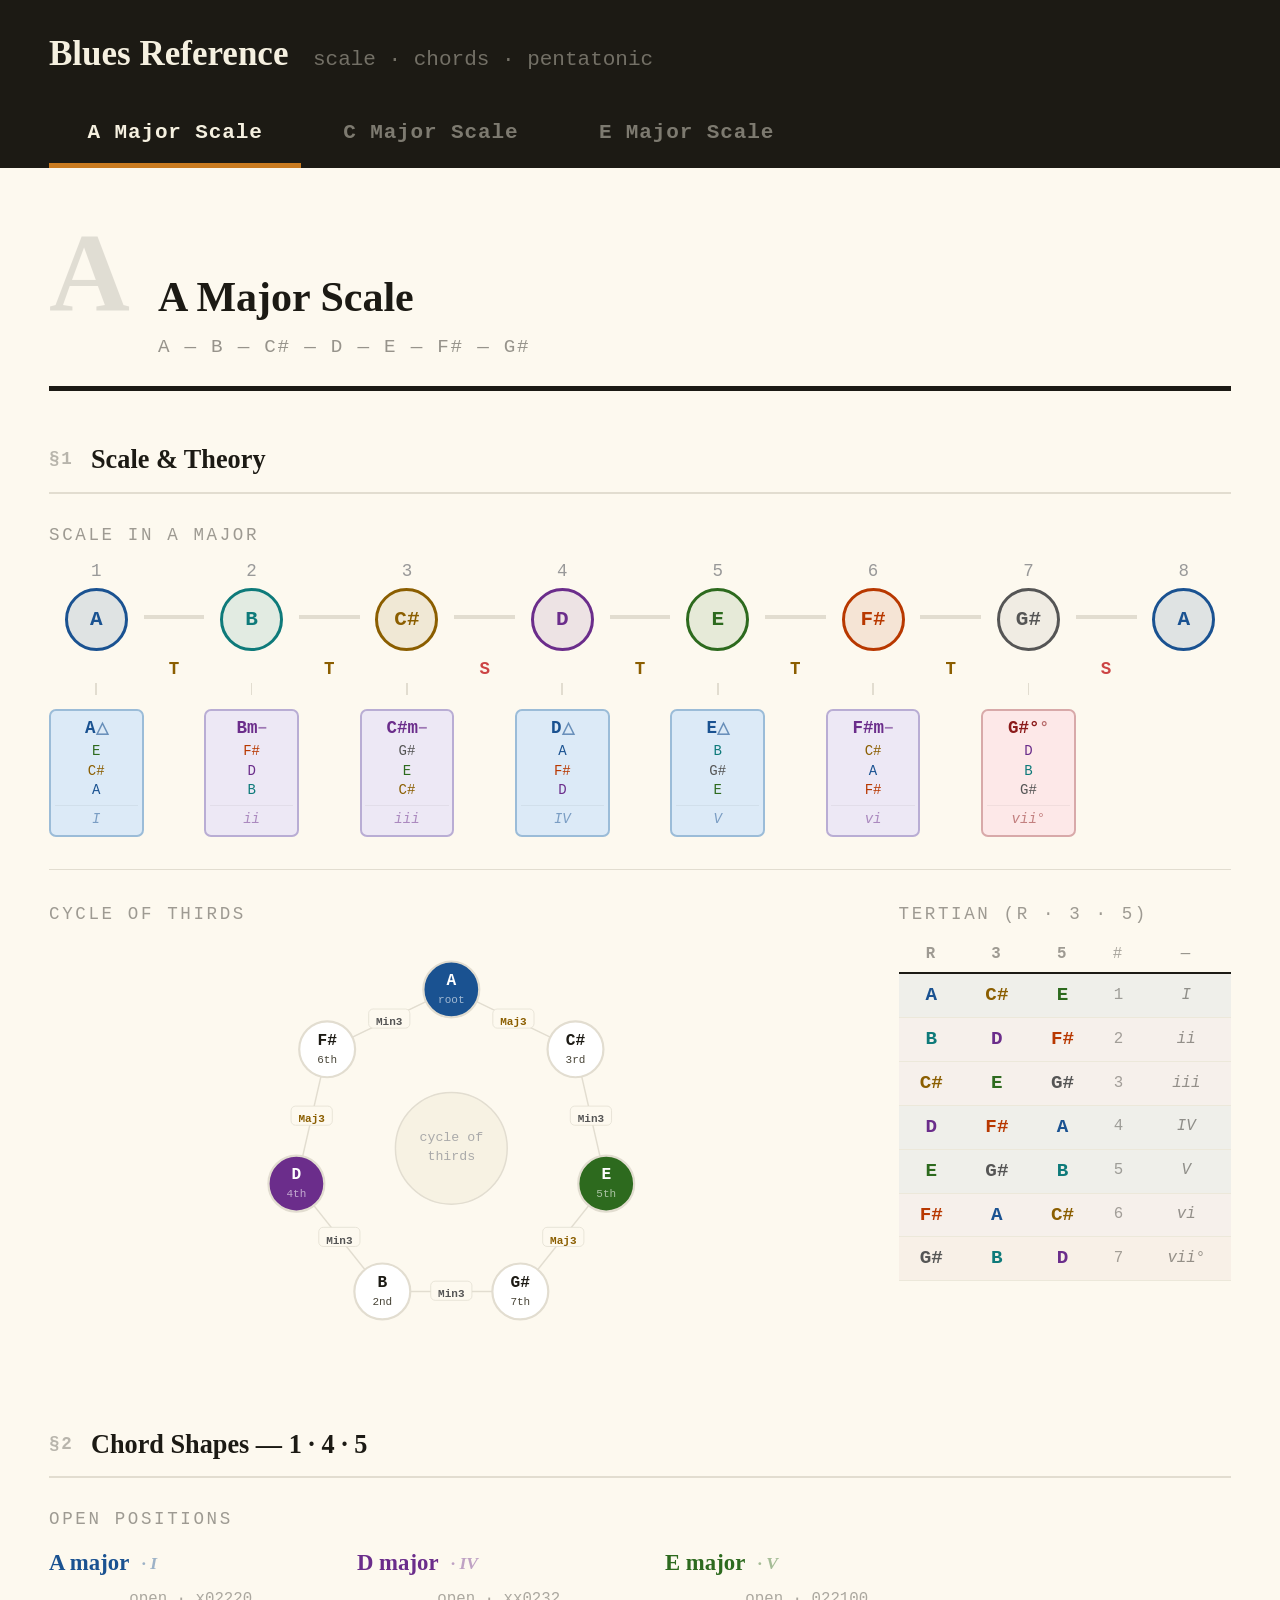
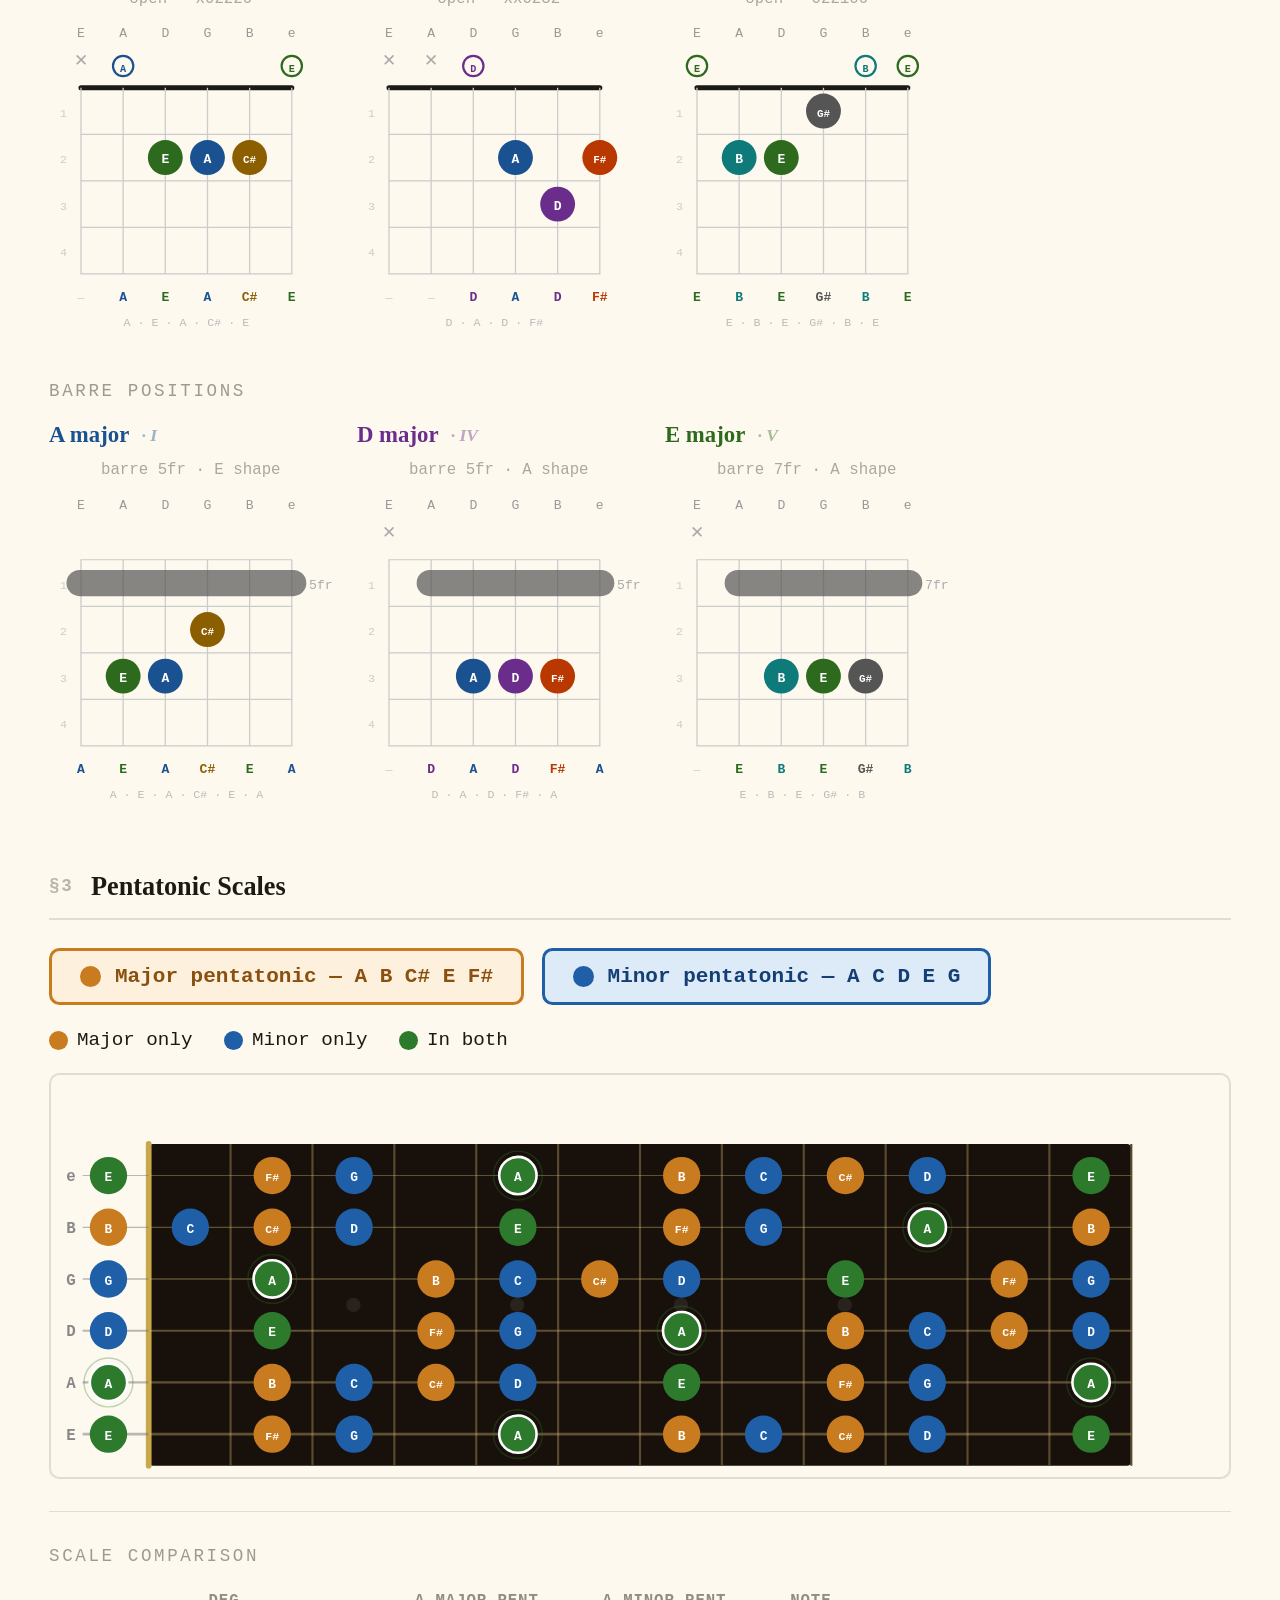
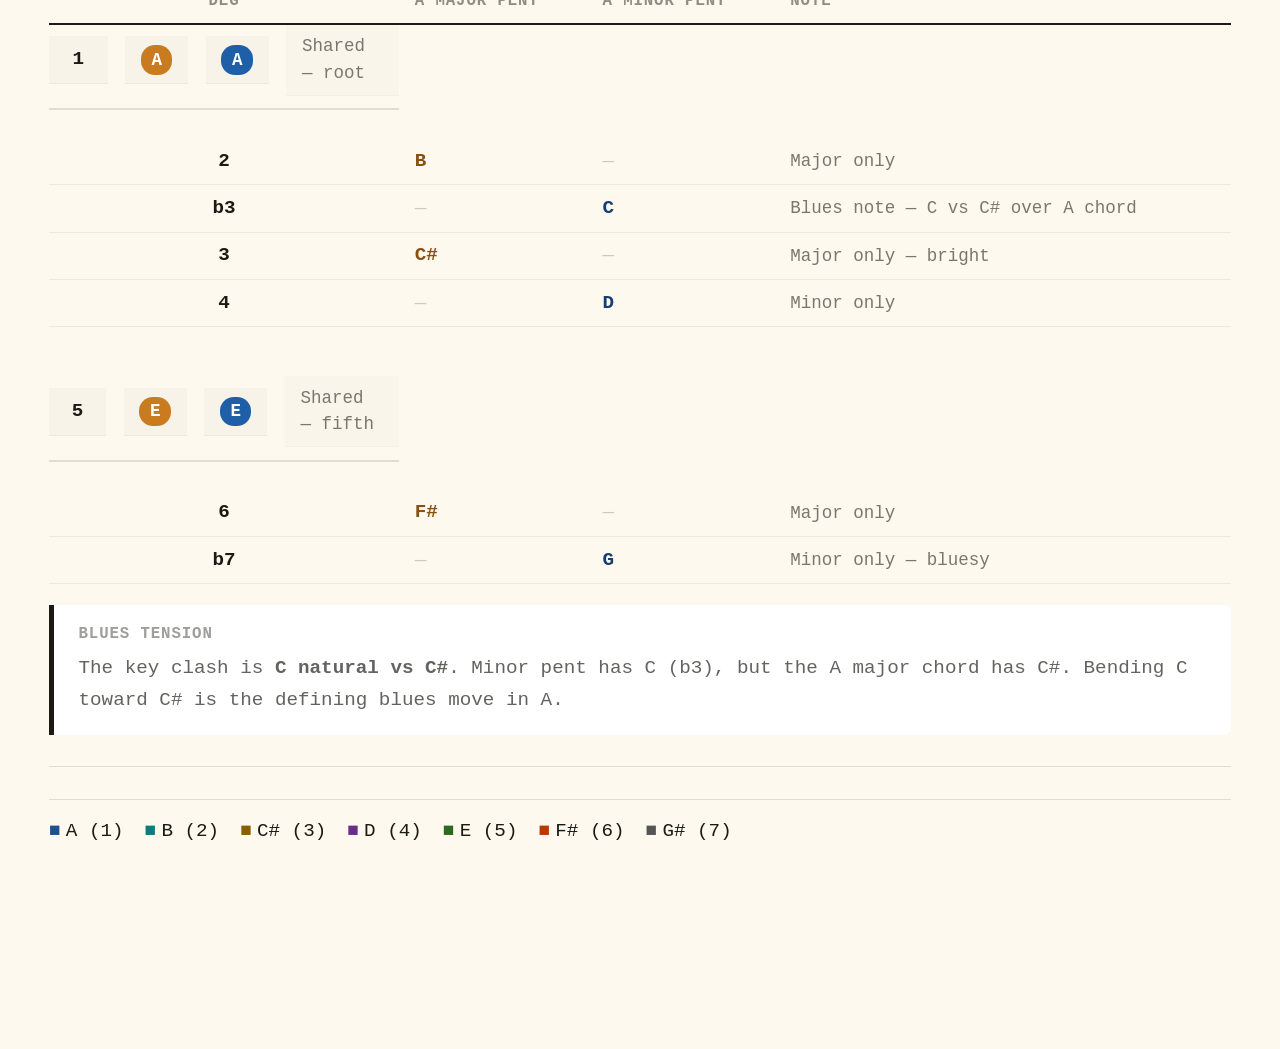
==== home.html @ 92799b83 "Replace duplicate C Major Scale button with E Major Scale" ====
<!DOCTYPE html>
<html lang="en">
<head>
<meta charset="UTF-8">
<meta name="viewport" content="width=device-width,initial-scale=1">
<title>Blues Reference — A · E · C</title>
<style>
:root{
  --bg:#fdf9ef;--surface:#f7f2e3;--ink:#1c1a14;--ink2:#4a4639;
  --faint:#e2ddd0;--faint2:#ece8da;
  --mc:#c97b20;--mk:#8a5010;--ml:#fdf0dc;
  --nc:#1e5fa8;--nk:#133f75;--nl:#ddeaf8;
  --qmb:#dceaf7;--qmd:#9bbcd8;
  --qnb:#ede8f5;--qnd:#b9add4;
  --qdb:#fde8e8;--qdd:#d8a9a9;
}
*{box-sizing:border-box;margin:0;padding:0}
body{background:var(--bg);color:var(--ink);font-family:'Courier New',monospace;font-size:13px;line-height:1.5;zoom:1.75}
.site-header{background:var(--ink);color:#f5f0e0;padding:16px 28px 0;position:sticky;top:0;z-index:100}
.header-top{display:flex;align-items:baseline;gap:14px;margin-bottom:14px}
.site-header h1{font-family:Georgia,serif;font-size:20px;font-weight:700}
.site-header .sub{font-size:12px;opacity:0.4}
.tabs{display:flex;gap:2px}
.tab{background:none;border:none;color:rgba(245,240,224,0.45);font-family:'Courier New',monospace;font-size:12px;font-weight:700;letter-spacing:0.5px;padding:9px 22px 11px;cursor:pointer;border-bottom:3px solid transparent;transition:color 0.15s,border-color 0.15s;white-space:nowrap}
.tab:hover{color:rgba(245,240,224,0.8)}
.tab.active{color:#f5f0e0;border-bottom-color:#c97b20}
.page{max-width:960px;margin:0 auto;padding:0 28px 60px}
 
/* key section divider */
.key-section{margin-bottom:56px}
.key-banner{display:flex;align-items:baseline;gap:0;padding:28px 0 14px;border-bottom:3px solid var(--ink);margin-bottom:24px}
.key-letter{font-family:Georgia,serif;font-size:64px;font-weight:700;line-height:1;margin-right:16px;opacity:0.12;user-select:none}
.key-info{display:flex;flex-direction:column;gap:2px}
.key-name{font-family:Georgia,serif;font-size:24px;font-weight:700}
.key-sub{font-size:11px;opacity:0.45;letter-spacing:1px;text-transform:uppercase}
 
/* section headers */
.sh{display:flex;align-items:center;gap:10px;margin:28px 0 16px;padding-bottom:7px;border-bottom:1.5px solid var(--faint)}
.sh:first-of-type{margin-top:0}
.sn{font-size:10px;opacity:0.3;font-weight:700;letter-spacing:1px}
.st{font-family:Georgia,serif;font-size:15px;font-weight:700}
.sl{font-size:10px;letter-spacing:1.5px;text-transform:uppercase;opacity:0.42;margin-bottom:6px}
hr.dv{border:none;border-top:1px solid var(--faint);margin:18px 0}
 
/* scale row */
.srow{display:flex;align-items:center}
.sn2{width:54px;text-align:center}
.sn2 .dg{font-size:10px;color:#999;display:block;margin-bottom:2px}
.sn2 .nc{display:inline-flex;align-items:center;justify-content:center;width:36px;height:36px;border-radius:50%;font-size:12px;font-weight:700;border:2px solid var(--faint);background:var(--surface)}
.sc{flex:1;height:2px;background:var(--faint);position:relative;top:7px}
.irow{display:flex;margin-top:3px}
.ic{width:54px}.im{flex:1;text-align:center;font-size:10px;font-weight:700}
.im.t{color:#8b5e00}.im.s{color:#c44}
 
/* theory grid */
.tg{display:grid;grid-template-columns:82px 1fr 188px;gap:14px;align-items:start;margin-bottom:20px}
@media(max-width:680px){.tg{grid-template-columns:1fr}}
 
/* interval chain */
.ic2{display:flex;flex-direction:column;align-items:center}
.inode{width:28px;height:28px;border-radius:50%;border:1.5px solid var(--faint);display:flex;align-items:center;justify-content:center;font-size:10px;font-weight:700;background:white;position:relative;z-index:1}
.iseg{width:2px;background:var(--faint);position:relative}
.iseg.t{height:18px}.iseg.s{height:9px}
.islbl{position:absolute;right:-32px;top:50%;transform:translateY(-50%);font-size:8px;font-weight:700;white-space:nowrap}
.iseg.t .islbl{color:#8b5e00}.iseg.s .islbl{color:#c44}
 
/* triads */
.gbox{border:1px dashed var(--faint);border-radius:5px;padding:6px;margin-bottom:7px}
.glbl{font-size:9px;letter-spacing:1.5px;text-transform:uppercase;opacity:0.36;text-align:center;margin-bottom:6px}
.trow{display:flex;gap:4px}
.tb{flex:1;border:1.5px solid var(--faint);border-radius:4px;padding:5px 3px;text-align:center;background:white}
.tb.maj{background:var(--qmb);border-color:var(--qmd)}.tb.min{background:var(--qnb);border-color:var(--qnd)}.tb.dim{background:var(--qdb);border-color:var(--qdd)}
.tb .cn{font-size:11px;font-weight:700;margin-bottom:2px;display:flex;align-items:center;justify-content:center;gap:1px}
.tb.maj .cn{color:#1a5291}.tb.min .cn{color:#6b2d8b}.tb.dim .cn{color:#8b1a1a}
.tb .ns{display:flex;flex-direction:column;gap:1px;font-size:9px;margin-bottom:3px}
.tb .rm{font-size:9px;font-style:italic;opacity:0.48;border-top:1px solid rgba(0,0,0,0.1);padding-top:2px}
.tb.maj .rm{color:#1a5291}.tb.min .rm{color:#6b2d8b}.tb.dim .rm{color:#8b1a1a}
.qs{font-size:9px;opacity:0.6}
 
/* tertian */
.tt{width:100%;border-collapse:collapse;font-size:11px}
.tt th{font-size:9px;text-transform:uppercase;letter-spacing:1px;opacity:0.42;padding:3px 5px;text-align:center;border-bottom:1.5px solid var(--ink)}
.tt td{padding:4px 5px;text-align:center;border-bottom:1px solid var(--faint2);font-weight:700}
.tt .dc{font-size:9px;opacity:0.38;font-weight:400}.tt .rc{font-style:italic;font-size:9px;opacity:0.45;font-weight:400}
.tt .rm{background:rgba(26,82,145,0.06)}.tt .rn{background:rgba(92,45,139,0.04)}.tt .rd{background:rgba(139,26,26,0.04)}
 
/* cycle */
.cywrap{display:flex;justify-content:center;margin:4px 0}
 
/* chords */
.cgroup{margin-bottom:22px}
.cgtitle{font-family:Georgia,serif;font-size:13px;font-weight:700;margin-bottom:8px;display:flex;align-items:center;gap:7px}
.cgtag{font-size:10px;opacity:0.42;font-style:italic}
.cpair{display:flex;gap:14px;flex-wrap:wrap}
.citem{text-align:center}
.citemlbl{font-size:9px;letter-spacing:1px;text-transform:uppercase;opacity:0.4;margin-bottom:4px}
.citemsub{font-size:9px;opacity:0.36;margin-bottom:4px}
 
/* pentatonic */
.pblock{margin-bottom:22px}
.pinfo{display:flex;gap:14px;padding:11px 15px;border-radius:6px 6px 0 0;border:1.5px solid;border-bottom:none;flex-wrap:wrap}
.pblock.pmaj .pinfo{background:var(--ml);border-color:var(--mc)}
.pblock.pmin .pinfo{background:var(--nl);border-color:var(--nc)}
.ptitle{font-family:Georgia,serif;font-size:14px;font-weight:700;margin-bottom:2px}
.pblock.pmaj .ptitle{color:var(--mk)}.pblock.pmin .ptitle{color:var(--nk)}
.pformula{font-size:11px;opacity:0.48;margin-bottom:6px}
.pills{display:flex;gap:5px;flex-wrap:wrap}
.pill{padding:2px 8px;border-radius:10px;font-size:11px;font-weight:700;color:white}
.pill.pm{background:var(--mc)}.pill.pn{background:var(--nc)}
.pill.pmr{background:var(--mk);box-shadow:0 0 0 2px white,0 0 0 3.5px var(--mc)}
.pill.pnr{background:var(--nk);box-shadow:0 0 0 2px white,0 0 0 3.5px var(--nc)}
.pdesc{flex:1;min-width:160px;font-size:11px;opacity:0.62}
.dpills{display:flex;gap:3px;flex-wrap:wrap;margin-top:5px}
.dp{font-size:9px;padding:2px 5px;border-radius:3px;border:1px solid}
.pblock.pmaj .dp{border-color:var(--mc);color:var(--mk)}
.pblock.pmin .dp{border-color:var(--nc);color:var(--nk)}
.fbwrap{border:1.5px solid;border-top:none;border-radius:0 0 6px 6px;overflow-x:auto}
.pblock.pmaj .fbwrap{border-color:var(--mc)}.pblock.pmin .fbwrap{border-color:var(--nc)}
 
/* comparison */
.ct{width:100%;border-collapse:collapse;font-size:11px}
.ct th{padding:5px 9px;text-align:left;border-bottom:1.5px solid var(--ink);font-size:9px;letter-spacing:0.5px;text-transform:uppercase;opacity:0.48}
.ct td{padding:5px 9px;border-bottom:1px solid var(--faint2);vertical-align:middle}
.ct .cdeg{text-align:center;font-weight:700;width:44px}
.ct .sh td{background:rgba(0,0,0,0.022)}
.mn{opacity:0.2}
.tag{display:inline-block;font-size:10px;padding:1px 6px;border-radius:8px;font-weight:700;color:white}
.tag.tm{background:var(--mc)}.tag.tn{background:var(--nc)}
.insight{background:white;border-left:3px solid var(--ink);padding:10px 14px;border-radius:0 4px 4px 0;margin-top:12px}
.insight-t{font-weight:700;font-size:9px;letter-spacing:0.5px;text-transform:uppercase;opacity:0.42;margin-bottom:3px}
.insight-b{font-size:11px;opacity:0.68;line-height:1.7}
.legend{display:flex;gap:12px;flex-wrap:wrap;font-size:11px;padding-top:10px;border-top:1px solid var(--faint);margin-top:14px}
.li{display:flex;align-items:center;gap:3px}
.tir{display:flex;align-items:flex-start;margin-top:8px}
.tir .sp{flex:1}.tir .es{width:54px;flex-shrink:0}
.tri-slot{width:54px;flex-shrink:0;border:1.5px solid;border-radius:4px;padding:4px 2px 3px;text-align:center}
.tri-slot.maj{background:var(--qmb);border-color:var(--qmd)}.tri-slot.min{background:var(--qnb);border-color:var(--qnd)}.tri-slot.dim{background:var(--qdb);border-color:var(--qdd)}
.tri-slot .tn{font-size:10px;font-weight:700;margin-bottom:2px;line-height:1.2}
.tri-slot.maj .tn{color:#1a5291}.tri-slot.min .tn{color:#6b2d8b}.tri-slot.dim .tn{color:#8b1a1a}
.tri-slot .tns{font-size:8px;line-height:1.4;margin-bottom:2px}
.tri-slot .trm{font-size:8px;font-style:italic;opacity:0.5;border-top:1px solid rgba(0,0,0,0.09);padding-top:2px}
.tri-slot.maj .trm{color:#1a5291}.tri-slot.min .trm{color:#6b2d8b}.tri-slot.dim .trm{color:#8b1a1a}
.tick-row{display:flex;margin-top:0}
.tick{width:54px;flex-shrink:0;display:flex;justify-content:center}
.tick-line{width:1px;height:7px;background:var(--faint)}
.tick-sp{flex:1}
.theory-bottom{display:grid;grid-template-columns:1fr 190px;gap:22px;align-items:start;margin-top:4px}
@media(max-width:680px){.theory-bottom{grid-template-columns:1fr}}
</style>
</head>
<body>
<header class="site-header">
  <div class="header-top">
    <h1>Blues Reference</h1>
    <span class="sub">scale · chords · pentatonic</span>
  </div>
  <nav class="tabs">
    <button class="tab active" data-key="A">A Major Scale</button>
    <button class="tab" data-key="C">C Major Scale</button>
    <button class="tab" data-key="E">E Major Scale</button>
  </nav>
</header>
<div class="page" id="content"></div>
 
<script>
const NN=['C','C#','D','D#','E','F','F#','G','G#','A','A#','B'];
const OS=[4,9,2,7,11,4];
const SL=['E','A','D','G','B','e'];
const DC=['#1a5291','#0e7a7a','#8b5e00','#6b2d8b','#2d6a1e','#b83800','#555'];
const DB=['rgba(26,82,145,0.13)','rgba(14,122,122,0.11)','rgba(139,94,0,0.11)','rgba(107,45,139,0.11)','rgba(45,106,30,0.11)','rgba(184,56,0,0.11)','rgba(0,0,0,0.05)'];
 
const KEYS={
  A:{root:'A',full:'A Major Scale',scale:['A','B','C#','D','E','F#','G#'],
    triads:[{c:'A',q:'maj',n:['A','C#','E'],r:'I'},{c:'Bm',q:'min',n:['B','D','F#'],r:'ii'},{c:'C#m',q:'min',n:['C#','E','G#'],r:'iii'},{c:'D',q:'maj',n:['D','F#','A'],r:'IV'},{c:'E',q:'maj',n:['E','G#','B'],r:'V'},{c:'F#m',q:'min',n:['F#','A','C#'],r:'vi'},{c:'G#°',q:'dim',n:['G#','B','D'],r:'vii°'}],
    cycle:['A','C#','E','G#','B','D','F#'],
    mpIdx:[9,11,1,4,6],mpN:['A','B','C#','E','F#'],mpF:'1 — 2 — 3 — 5 — 6',mpD:['1=A','2=B','3=C#','5=E','6=F#'],
    mnIdx:[9,0,2,4,7], mnN:['A','C','D','E','G'], mnF:'1 — b3 — 4 — 5 — b7',mnD:['1=A','b3=C','4=D','5=E','b7=G'],
    comp:[{d:'1',mj:'A',mn:'A',sh:1,t:'Shared — root'},{d:'2',mj:'B',mn:null,sh:0,t:'Major only'},{d:'b3',mj:null,mn:'C',sh:0,t:'Blues note — C vs C# over A chord'},{d:'3',mj:'C#',mn:null,sh:0,t:'Major only — bright'},{d:'4',mj:null,mn:'D',sh:0,t:'Minor only'},{d:'5',mj:'E',mn:'E',sh:1,t:'Shared — fifth'},{d:'6',mj:'F#',mn:null,sh:0,t:'Major only'},{d:'b7',mj:null,mn:'G',sh:0,t:'Minor only — bluesy'}],
    insight:'The key clash is <b>C natural vs C#</b>. Minor pent has C (b3), but the A major chord has C#. Bending C toward C# is the defining blues move in A.',
    chords:[
      {name:'A major',tag:'I',
       open:{lbl:'open · x02220',sf:0,mu:[0],dots:[{s:2,f:2},{s:3,f:2},{s:4,f:2}],br:null},
       barre:{lbl:'barre 5fr · E shape',sf:5,mu:[],dots:[{s:1,f:7},{s:2,f:7},{s:3,f:6}],br:{f:5,a:0,b:5}}},
      {name:'D major',tag:'IV',
       open:{lbl:'open · xx0232',sf:0,mu:[0,1],dots:[{s:3,f:2},{s:4,f:3},{s:5,f:2}],br:null},
       barre:{lbl:'barre 5fr · A shape',sf:5,mu:[0],dots:[{s:2,f:7},{s:3,f:7},{s:4,f:7}],br:{f:5,a:1,b:5}}},
      {name:'E major',tag:'V',
       open:{lbl:'open · 022100',sf:0,mu:[],dots:[{s:1,f:2},{s:2,f:2},{s:3,f:1}],br:null},
       barre:{lbl:'barre 7fr · A shape',sf:7,mu:[0],dots:[{s:2,f:9},{s:3,f:9},{s:4,f:9}],br:{f:7,a:1,b:5}}}]},
 
  E:{root:'E',full:'E Major Scale',scale:['E','F#','G#','A','B','C#','D#'],
    triads:[{c:'E',q:'maj',n:['E','G#','B'],r:'I'},{c:'F#m',q:'min',n:['F#','A','C#'],r:'ii'},{c:'G#m',q:'min',n:['G#','B','D#'],r:'iii'},{c:'A',q:'maj',n:['A','C#','E'],r:'IV'},{c:'B',q:'maj',n:['B','D#','F#'],r:'V'},{c:'C#m',q:'min',n:['C#','E','G#'],r:'vi'},{c:'D#°',q:'dim',n:['D#','F#','A'],r:'vii°'}],
    cycle:['E','G#','B','D#','F#','A','C#'],
    mpIdx:[4,6,8,11,1],mpN:['E','F#','G#','B','C#'],mpF:'1 — 2 — 3 — 5 — 6',mpD:['1=E','2=F#','3=G#','5=B','6=C#'],
    mnIdx:[4,7,9,11,2],mnN:['E','G','A','B','D'], mnF:'1 — b3 — 4 — 5 — b7',mnD:['1=E','b3=G','4=A','5=B','b7=D'],
    comp:[{d:'1',mj:'E',mn:'E',sh:1,t:'Shared — root'},{d:'2',mj:'F#',mn:null,sh:0,t:'Major only'},{d:'b3',mj:null,mn:'G',sh:0,t:'Blues note — G vs G# over E chord'},{d:'3',mj:'G#',mn:null,sh:0,t:'Major only — bright'},{d:'4',mj:null,mn:'A',sh:0,t:'Minor only'},{d:'5',mj:'B',mn:'B',sh:1,t:'Shared — fifth'},{d:'6',mj:'C#',mn:null,sh:0,t:'Major only'},{d:'b7',mj:null,mn:'D',sh:0,t:'Minor only — bluesy'}],
    insight:'The key clash is <b>G natural vs G#</b>. Minor pent has G (b3), but the E major chord has G#. Bending G toward G# is the defining SRV/BB King blues move in E.',
    chords:[
      {name:'E major',tag:'I',
       open:{lbl:'open · 022100',sf:0,mu:[],dots:[{s:1,f:2},{s:2,f:2},{s:3,f:1}],br:null},
       barre:{lbl:'barre 7fr · A shape',sf:7,mu:[0],dots:[{s:2,f:9},{s:3,f:9},{s:4,f:9}],br:{f:7,a:1,b:5}}},
      {name:'A major',tag:'IV',
       open:{lbl:'open · x02220',sf:0,mu:[0],dots:[{s:2,f:2},{s:3,f:2},{s:4,f:2}],br:null},
       barre:{lbl:'barre 5fr · E shape',sf:5,mu:[],dots:[{s:1,f:7},{s:2,f:7},{s:3,f:6}],br:{f:5,a:0,b:5}}},
      {name:'B major',tag:'V',
       open:{lbl:'x24442 · A shape 2fr',sf:2,mu:[0],dots:[{s:2,f:4},{s:3,f:4},{s:4,f:4}],br:{f:2,a:1,b:5}},
       barre:{lbl:'barre 7fr · E shape',sf:7,mu:[],dots:[{s:1,f:9},{s:2,f:9},{s:3,f:8}],br:{f:7,a:0,b:5}}}]},
 
  C:{root:'C',full:'C Major Scale',scale:['C','D','E','F','G','A','B'],
    triads:[{c:'C',q:'maj',n:['C','E','G'],r:'I'},{c:'Dm',q:'min',n:['D','F','A'],r:'ii'},{c:'Em',q:'min',n:['E','G','B'],r:'iii'},{c:'F',q:'maj',n:['F','A','C'],r:'IV'},{c:'G',q:'maj',n:['G','B','D'],r:'V'},{c:'Am',q:'min',n:['A','C','E'],r:'vi'},{c:'B°',q:'dim',n:['B','D','F'],r:'vii°'}],
    cycle:['C','E','G','B','D','F','A'],
    mpIdx:[0,2,4,7,9], mpN:['C','D','E','G','A'],  mpF:'1 — 2 — 3 — 5 — 6', mpD:['1=C','2=D','3=E','5=G','6=A'],
    mnIdx:[0,3,5,7,10],mnN:['C','D#','F','G','A#'],mnF:'1 — b3 — 4 — 5 — b7',mnD:['1=C','b3=D#','4=F','5=G','b7=A#'],
    comp:[{d:'1',mj:'C',mn:'C',sh:1,t:'Shared — root'},{d:'2',mj:'D',mn:null,sh:0,t:'Major only'},{d:'b3',mj:null,mn:'D#',sh:0,t:'Blues note — D#/Eb vs E over C chord'},{d:'3',mj:'E',mn:null,sh:0,t:'Major only — bright'},{d:'4',mj:null,mn:'F',sh:0,t:'Minor only'},{d:'5',mj:'G',mn:'G',sh:1,t:'Shared — fifth'},{d:'6',mj:'A',mn:null,sh:0,t:'Major only'},{d:'b7',mj:null,mn:'A#',sh:0,t:'Minor only — bluesy'}],
    insight:'The key clash is <b>D#/Eb vs E natural</b>. Minor pent has Eb (b3), but the C major chord has E. Bending Eb toward E is the blues tension in C.',
    chords:[
      {name:'C major',tag:'I',
       open:{lbl:'open · x32010',sf:0,mu:[0],dots:[{s:1,f:3},{s:2,f:2},{s:4,f:1}],br:null},
       barre:{lbl:'barre 8fr · E shape',sf:8,mu:[],dots:[{s:1,f:10},{s:2,f:10},{s:3,f:9}],br:{f:8,a:0,b:5}}},
      {name:'F major',tag:'IV',
       open:{lbl:'barre 1fr · E shape',sf:0,mu:[],dots:[{s:1,f:3},{s:2,f:3},{s:3,f:2}],br:{f:1,a:0,b:5}},
       barre:{lbl:'barre 8fr · A shape',sf:8,mu:[0],dots:[{s:2,f:10},{s:3,f:10},{s:4,f:10}],br:{f:8,a:1,b:5}}},
      {name:'G major',tag:'V',
       open:{lbl:'open · 320003',sf:0,mu:[],dots:[{s:0,f:3},{s:1,f:2},{s:5,f:3}],br:null},
       barre:{lbl:'barre 3fr · E shape',sf:3,mu:[],dots:[{s:1,f:5},{s:2,f:5},{s:3,f:4}],br:{f:3,a:0,b:5}}}]}
};
 
function cm(scale){const m={};scale.forEach((n,i)=>m[n]={c:DC[i],b:DB[i]});return m}
function gc(n,m){return m[n]?.c||'#888'}
function nat(s,cfg){
  if(cfg.mu.includes(s))return null;
  const d=cfg.dots.find(x=>x.s===s);
  if(d)return NN[(OS[s]+d.f)%12];
  if(cfg.br&&s>=cfg.br.a&&s<=cfg.br.b)return NN[(OS[s]+cfg.br.f)%12];
  return cfg.sf===0?NN[OS[s]]:null;
}
function dy(f,sf){return 32+32*(sf===0?f:f-sf+1)}
 
function chordSVG(cfg,cmap){
  const sx=[22,51,80,109,138,167];
  let s=`<svg viewBox="0 0 195 218" style="width:100%;max-width:162px">`;
  SL.forEach((l,i)=>s+=`<text x="${sx[i]}" y="13" text-anchor="middle" font-size="9" fill="#999" font-family="Courier New">${l}</text>`);
  for(let i=0;i<=4;i++){
    const y=48+32*i,isN=(cfg.sf===0&&i===0);
    s+=`<line x1="${sx[0]}" y1="${y}" x2="${sx[5]}" y2="${y}" stroke="${isN?'#1c1a14':'#ccc'}" stroke-width="${isN?3.5:0.8}" stroke-linecap="round"/>`;
  }
  sx.forEach(x=>s+=`<line x1="${x}" y1="48" x2="${x}" y2="176" stroke="#ccc" stroke-width="0.9"/>`);
  if(cfg.sf>0)s+=`<text x="187" y="${dy(cfg.sf,cfg.sf)+4}" text-anchor="middle" font-size="9" fill="#aaa" font-family="Courier New">${cfg.sf}fr</text>`;
  for(let f=1;f<=4;f++){
    const a=cfg.sf===0?f:cfg.sf+f-1;
    s+=`<text x="10" y="${dy(a,cfg.sf)+4}" text-anchor="middle" font-size="8" fill="#ccc" font-family="Courier New">${f}</text>`;
  }
  for(let i=0;i<6;i++){
    const n=nat(i,cfg),hd=cfg.dots.find(d=>d.s===i),ib=cfg.br&&i>=cfg.br.a&&i<=cfg.br.b;
    if(!n&&cfg.mu.includes(i)){s+=`<text x="${sx[i]}" y="33" text-anchor="middle" font-size="12" fill="#aaa">✕</text>`;}
    else if(n&&!hd&&!ib){const col=gc(n,cmap);s+=`<circle cx="${sx[i]}" cy="33" r="7" fill="none" stroke="${col}" stroke-width="1.5"/><text x="${sx[i]}" y="37" text-anchor="middle" font-size="7" fill="${col}" font-weight="700" font-family="Courier New">${n}</text>`;}
  }
  if(cfg.br){const by=dy(cfg.br.f,cfg.sf);s+=`<rect x="${sx[cfg.br.a]-10}" y="${by-9}" width="${sx[cfg.br.b]-sx[cfg.br.a]+20}" height="18" rx="9" fill="#555" opacity="0.7"/>`;}
  cfg.dots.forEach(dot=>{
    const x=sx[dot.s],y=dy(dot.f,cfg.sf),n=NN[(OS[dot.s]+dot.f)%12],col=gc(n,cmap),fs=n.length>1?7.5:9;
    s+=`<circle cx="${x}" cy="${y}" r="12" fill="${col}"/>`;
    s+=`<text x="${x}" y="${y+4}" text-anchor="middle" font-size="${fs}" fill="white" font-weight="700" font-family="Courier New">${n}</text>`;
  });
  const ns=Array.from({length:6},(_,i)=>nat(i,cfg));
  ns.forEach((n,i)=>{
    if(!n)s+=`<text x="${sx[i]}" y="195" text-anchor="middle" font-size="8" fill="#ccc" font-family="Courier New">—</text>`;
    else{const col=gc(n,cmap);s+=`<text x="${sx[i]}" y="195" text-anchor="middle" font-size="9" fill="${col}" font-weight="700" font-family="Courier New">${n}</text>`;}
  });
  s+=`<text x="${(sx[0]+sx[5])/2}" y="212" text-anchor="middle" font-size="8" fill="#bbb" font-family="Courier New">${ns.filter(Boolean).join(' · ')}</text>`;
  return s+`</svg>`;
}
 
function fretSVG(set,ri,col){
  const NX=68,FW=57,SS=36,TY=70,R=13;
  const sy=i=>TY+(5-i)*SS,nx=f=>f===0?NX-28:NX+(f-0.5)*FW;
  const FBT=TY-22,FBB=TY+5*SS+22,FBR=NX+12*FW,MY=(FBT+FBB)/2;
  let s=`<svg viewBox="0 0 820 280" style="width:100%;min-width:540px;display:block">`;
  s+=`<rect x="${NX}" y="${FBT}" width="${FBR-NX}" height="${FBB-FBT}" rx="3" fill="#18100a"/>`;
  [3,5,7,9].forEach(f=>s+=`<circle cx="${NX+(f-0.5)*FW}" cy="${MY}" r="5" fill="rgba(255,255,255,0.08)"/>`);
  s+=`<circle cx="${NX+11.5*FW}" cy="${MY-11}" r="5" fill="rgba(255,255,255,0.08)"/>`;
  s+=`<circle cx="${NX+11.5*FW}" cy="${MY+11}" r="5" fill="rgba(255,255,255,0.08)"/>`;
  s+=`<line x1="${NX}" y1="${FBT}" x2="${NX}" y2="${FBB}" stroke="#c8a84a" stroke-width="4" stroke-linecap="round"/>`;
  for(let f=1;f<=12;f++)s+=`<line x1="${NX+f*FW}" y1="${FBT}" x2="${NX+f*FW}" y2="${FBB}" stroke="#5a4a30" stroke-width="1.5"/>`;
  for(let i=0;i<6;i++){
    const y=sy(i),t=[2,1.6,1.35,1.1,0.9,0.7][i];
    s+=`<line x1="22" y1="${y}" x2="${NX}" y2="${y}" stroke="#777" stroke-width="${t}" opacity="0.5"/>`;
    s+=`<line x1="${NX}" y1="${y}" x2="${FBR}" y2="${y}" stroke="rgba(210,185,120,0.38)" stroke-width="${t}"/>`;
    s+=`<text x="14" y="${y+4}" text-anchor="middle" font-size="11" fill="#888" font-family="Courier New" font-weight="700">${SL[i]}</text>`;
  }
  s+=`<text x="${NX-28}" y="${FBB+14}" text-anchor="middle" font-size="9" fill="#aaa" font-family="Courier New">0</text>`;
  for(let f=1;f<=12;f++)s+=`<text x="${NX+(f-0.5)*FW}" y="${FBB+14}" text-anchor="middle" font-size="9" fill="#aaa" font-family="Courier New">${f}</text>`;
  for(let i=0;i<6;i++){
    for(let f=0;f<=12;f++){
      const ni=(OS[i]+f)%12;
      if(!set.has(ni))continue;
      const x=Math.round(nx(f)),y=Math.round(sy(i)),n=NN[ni],fs=n.length>1?8:9,ir=(ni===ri);
      if(ir)s+=`<circle cx="${x}" cy="${y}" r="${R+4}" fill="none" stroke="${col}" stroke-width="1" opacity="0.28"/>`;
      s+=`<circle cx="${x}" cy="${y}" r="${R}" fill="${col}" opacity="${ir?1:0.82}"/>`;
      if(ir)s+=`<circle cx="${x}" cy="${y}" r="${R}" fill="none" stroke="white" stroke-width="1.8"/>`;
      s+=`<text x="${x}" y="${y+4}" text-anchor="middle" font-size="${fs}" fill="white" font-weight="700" font-family="Courier New">${n}</text>`;
    }
  }
  return s+`</svg>`;
}
 
function cycleSVG(kd,cmap){
  const cx=145,cy=145,r=108,sz=295;
  const pts=Array.from({length:7},(_,i)=>{const a=(-90+i*360/7)*Math.PI/180;return{x:cx+r*Math.cos(a),y:cy+r*Math.sin(a)}});
  const ints=['Maj3','Min3','Maj3','Min3','Min3','Maj3','Min3'];
  const ic=['#8b5e00','#555','#8b5e00','#555','#555','#8b5e00','#555'];
  const dl=['root','3rd','5th','7th','2nd','4th','6th'];
  const cc={0:DC[0],2:DC[4],5:DC[3]};
  let s=`<svg viewBox="0 0 ${sz} ${sz}" style="width:100%;max-width:248px">`;
  s+=`<circle cx="${cx}" cy="${cy}" r="38" fill="var(--surface)" stroke="var(--faint)" stroke-width="1"/>`;
  s+=`<text x="${cx}" y="${cy-5}" text-anchor="middle" font-size="9" fill="#aaa" font-family="Courier New">cycle of</text>`;
  s+=`<text x="${cx}" y="${cy+8}" text-anchor="middle" font-size="9" fill="#aaa" font-family="Courier New">thirds</text>`;
  for(let i=0;i<7;i++){
    const j=(i+1)%7,p=pts[i],q=pts[j];
    s+=`<line x1="${p.x.toFixed(1)}" y1="${p.y.toFixed(1)}" x2="${q.x.toFixed(1)}" y2="${q.y.toFixed(1)}" stroke="var(--faint)" stroke-width="1"/>`;
  }
  for(let i=0;i<7;i++){
    const j=(i+1)%7,p=pts[i],q=pts[j],mx=(p.x+q.x)/2,my=(p.y+q.y)/2;
    s+=`<rect x="${(mx-14).toFixed(1)}" y="${(my-7).toFixed(1)}" width="28" height="13" rx="3" fill="var(--bg)" stroke="var(--faint)" stroke-width="0.5"/>`;
    s+=`<text x="${mx.toFixed(1)}" y="${(my+4).toFixed(1)}" text-anchor="middle" font-size="7.5" fill="${ic[i]}" font-weight="700" font-family="Courier New">${ints[i]}</text>`;
  }
  for(let i=0;i<7;i++){
    const p=pts[i],n=kd.cycle[i],fill=cc[i]||'white',tc=cc[i]?'white':'var(--ink)',sc2=cc[i]?'rgba(255,255,255,0.6)':'var(--ink2)';
    s+=`<circle cx="${p.x.toFixed(1)}" cy="${p.y.toFixed(1)}" r="19" fill="${fill}" stroke="var(--faint)" stroke-width="1.5"/>`;
    s+=`<text x="${p.x.toFixed(1)}" y="${(p.y-3).toFixed(1)}" text-anchor="middle" font-size="11" fill="${tc}" font-weight="700" font-family="Courier New">${n}</text>`;
    s+=`<text x="${p.x.toFixed(1)}" y="${(p.y+9).toFixed(1)}" text-anchor="middle" font-size="7.5" fill="${sc2}" font-family="Courier New">${dl[i]}</text>`;
  }
  return s+`</svg>`;
}
 
function overlayFretSVG(kd,ri,key){
  const mpSet=new Set(kd.mpIdx),mnSet=new Set(kd.mnIdx);
  const SHARED='#2d7a2d',MAJ='#c97b20',MIN='#1e5fa8';
  const NX=68,FW=57,SS=36,TY=70,R=13;
  const sy=i=>TY+(5-i)*SS,nx=f=>f===0?NX-28:NX+(f-0.5)*FW;
  const FBT=TY-22,FBB=TY+5*SS+22,FBR=NX+12*FW,MY=(FBT+FBB)/2;
  let s=`<svg viewBox="0 0 820 280" style="width:100%;min-width:540px;display:block">`;
  s+=`<rect x="${NX}" y="${FBT}" width="${FBR-NX}" height="${FBB-FBT}" rx="3" fill="#18100a"/>`;
  [3,5,7,9].forEach(f=>s+=`<circle cx="${NX+(f-0.5)*FW}" cy="${MY}" r="5" fill="rgba(255,255,255,0.08)"/>`);
  s+=`<circle cx="${NX+11.5*FW}" cy="${MY-11}" r="5" fill="rgba(255,255,255,0.08)"/>`;
  s+=`<circle cx="${NX+11.5*FW}" cy="${MY+11}" r="5" fill="rgba(255,255,255,0.08)"/>`;
  s+=`<line x1="${NX}" y1="${FBT}" x2="${NX}" y2="${FBB}" stroke="#c8a84a" stroke-width="4" stroke-linecap="round"/>`;
  for(let f=1;f<=12;f++)s+=`<line x1="${NX+f*FW}" y1="${FBT}" x2="${NX+f*FW}" y2="${FBB}" stroke="#5a4a30" stroke-width="1.5"/>`;
  for(let i=0;i<6;i++){
    const y=sy(i),t=[2,1.6,1.35,1.1,0.9,0.7][i];
    s+=`<line x1="22" y1="${y}" x2="${NX}" y2="${y}" stroke="#777" stroke-width="${t}" opacity="0.5"/>`;
    s+=`<line x1="${NX}" y1="${y}" x2="${FBR}" y2="${y}" stroke="rgba(210,185,120,0.38)" stroke-width="${t}"/>`;
    s+=`<text x="14" y="${y+4}" text-anchor="middle" font-size="11" fill="#888" font-family="Courier New" font-weight="700">${SL[i]}</text>`;
  }
  s+=`<text x="${NX-28}" y="${FBB+14}" text-anchor="middle" font-size="9" fill="#aaa" font-family="Courier New">0</text>`;
  for(let f=1;f<=12;f++)s+=`<text x="${NX+(f-0.5)*FW}" y="${FBB+14}" text-anchor="middle" font-size="9" fill="#aaa" font-family="Courier New">${f}</text>`;
  for(let i=0;i<6;i++){
    for(let f=0;f<=12;f++){
      const ni=(OS[i]+f)%12;
      const inM=mpSet.has(ni),inn=mnSet.has(ni);
      if(!inM&&!inn)continue;
      const type=(inM&&inn)?'shared':inM?'major':'minor';
      const col=type==='shared'?SHARED:type==='major'?MAJ:MIN;
      const x=Math.round(nx(f)),y=Math.round(sy(i)),n=NN[ni],fs=n.length>1?8:9,ir=(ni===ri);
      s+=`<g class="fb-dot" data-type="${type}" style="opacity:1;transition:opacity 0.18s">`;
      if(ir)s+=`<circle cx="${x}" cy="${y}" r="${R+4}" fill="none" stroke="${col}" stroke-width="1" opacity="0.3"/>`;
      s+=`<circle cx="${x}" cy="${y}" r="${R}" fill="${col}"/>`;
      if(ir)s+=`<circle cx="${x}" cy="${y}" r="${R}" fill="none" stroke="white" stroke-width="1.8"/>`;
      s+=`<text x="${x}" y="${y+4}" text-anchor="middle" font-size="${fs}" fill="white" font-weight="700" font-family="Courier New">${n}</text>`;
      s+=`</g>`;
    }
  }
  return s+`</svg>`;
}
 
const pentState={A:{maj:true,min:true},E:{maj:true,min:true},C:{maj:true,min:true}};
function togglePent(key,which){
  pentState[key][which]=!pentState[key][which];
  const st=pentState[key];
  document.getElementById(`btn-maj-${key}`).style.opacity=st.maj?'1':'0.35';
  document.getElementById(`btn-min-${key}`).style.opacity=st.min?'1':'0.35';
  document.querySelectorAll(`#key-${key} .fb-dot`).forEach(g=>{
    const t=g.dataset.type;
    const show=(t==='shared')?(st.maj||st.min):(t==='major'?st.maj:st.min);
    g.style.opacity=show?'1':'0';
  });
}
 
function renderKey(key){
  const kd=KEYS[key],cmap2=cm(kd.scale),ri=NN.indexOf(kd.root);
 
  // Scale row (note circles)
  const s8=[...kd.scale,kd.scale[0]];
  let srow='<div class="srow">';
  s8.forEach((n,i)=>{
    if(i>0)srow+='<div class="sc"></div>';
    const idx=i===7?0:i,co=DC[idx],bg=DB[idx];
    srow+=`<div class="sn2"><span class="dg">${i===7?'8':i+1}</span><span class="nc" style="border-color:${co};color:${co};background:${bg}">${n}</span></div>`;
  });
  srow+='</div>';
 
  // T/S interval row
  let irow='<div class="irow">';
  s8.forEach((_,i)=>{
    irow+='<div class="ic"></div>';
    if(i<7){const t=['T','T','S','T','T','T','S'][i];irow+=`<div class="im ${t.toLowerCase()}">${t}</div>`;}
  });
  irow+='</div>';
 
  // Tick marks
  let tickRow='<div class="tick-row">';
  for(let i=0;i<7;i++){
    if(i>0)tickRow+='<div class="tick-sp" style="flex:1"></div>';
    tickRow+='<div class="tick"><div class="tick-line"></div></div>';
  }
  tickRow+='<div class="tick-sp" style="flex:1"></div><div style="width:54px;flex-shrink:0"></div></div>';
 
  // Inline triads row
  const qSym={maj:'△',min:'−',dim:'°'};
  let triadRow='<div class="tir">';
  kd.triads.forEach((t,i)=>{
    if(i>0)triadRow+='<div class="sp"></div>';
    const ns=t.n.map(n=>`<div style="color:${gc(n,cmap2)}">${n}</div>`).reverse().join('');
    triadRow+=`<div class="tri-slot ${t.q}"><div class="tn">${t.c}<span class="qs">${qSym[t.q]}</span></div><div class="tns">${ns}</div><div class="trm">${t.r}</div></div>`;
  });
  triadRow+='<div class="sp"></div><div class="es"></div></div>';
 
  // Tertian table
  const qr={maj:'rm',min:'rn',dim:'rd'};
  let tert=`<table class="tt"><thead><tr><th>R</th><th>3</th><th>5</th><th class="dc">#</th><th class="rc">—</th></tr></thead><tbody>`;
  kd.triads.forEach((t,i)=>{
    tert+=`<tr class="${qr[t.q]}">`;
    t.n.forEach(n=>tert+=`<td style="color:${gc(n,cmap2)}">${n}</td>`);
    tert+=`<td class="dc">${i+1}</td><td class="rc">${t.r}</td></tr>`;
  });
  tert+=`</tbody></table>`;
 
  // Chord rows: open then barre
  let openRow='<div class="cpair">',barreRow='<div class="cpair">';
  kd.chords.forEach(ch=>{
    const col=gc(ch.name.split(' ')[0],cmap2);
    const title=`<div class="cgtitle" style="color:${col};margin-bottom:4px">${ch.name}<span class="cgtag">· ${ch.tag}</span></div>`;
    openRow +=`<div class="citem">${title}<div class="citemsub">${ch.open.lbl}</div>${chordSVG(ch.open,cmap2)}</div>`;
    barreRow+=`<div class="citem">${title}<div class="citemsub">${ch.barre.lbl}</div>${chordSVG(ch.barre,cmap2)}</div>`;
  });
  openRow+='</div>';barreRow+='</div>';
 
  // Comparison table
  let comp=`<table class="ct"><thead><tr><th class="cdeg">Deg</th><th>${key} major pent</th><th>${key} minor pent</th><th>Note</th></tr></thead><tbody>`;
  kd.comp.forEach(r=>{
    const mj=r.mj?(r.sh?`<span class="tag tm">${r.mj}</span>`:`<span style="color:var(--mk);font-weight:700">${r.mj}</span>`):`<span class="mn">—</span>`;
    const mn=r.mn?(r.sh?`<span class="tag tn">${r.mn}</span>`:`<span style="color:var(--nk);font-weight:700">${r.mn}</span>`):`<span class="mn">—</span>`;
    comp+=`<tr class="${r.sh?'sh':''}"><td class="cdeg">${r.d}</td><td>${mj}</td><td>${mn}</td><td style="font-size:10px;opacity:0.58">${r.t}</td></tr>`;
  });
  comp+=`</tbody></table>`;
 
  const leg=kd.scale.map((n,i)=>`<div class="li"><b style="color:${DC[i]}">■</b><span>${n} (${i+1})</span></div>`).join('');
 
  return `
<div class="key-section" id="key-${key}">
  <div class="key-banner">
    <div class="key-letter">${key}</div>
    <div class="key-info">
      <div class="key-name">${kd.full}</div>
      <div class="key-sub">${kd.scale.join(' — ')}</div>
    </div>
  </div>
 
  <div class="sh"><span class="sn">§1</span><span class="st">Scale &amp; Theory</span></div>
  <div class="sl">Scale in ${key} major</div>
  ${srow}${irow}${tickRow}${triadRow}
  <hr class="dv">
  <div class="theory-bottom">
    <div>
      <div class="sl" style="margin-bottom:4px">Cycle of thirds</div>
      <div class="cywrap">${cycleSVG(kd,cmap2)}</div>
    </div>
    <div>
      <div class="sl" style="margin-bottom:6px">Tertian (R · 3 · 5)</div>
      ${tert}
    </div>
  </div>
 
  <div class="sh"><span class="sn">§2</span><span class="st">Chord Shapes — 1 · 4 · 5</span></div>
  <div class="sl" style="margin-bottom:8px">Open positions</div>
  ${openRow}
  <div class="sl" style="margin-top:18px;margin-bottom:8px">Barre positions</div>
  ${barreRow}
 
  <div class="sh"><span class="sn">§3</span><span class="st">Pentatonic Scales</span></div>
  <div style="display:flex;gap:10px;margin-bottom:12px;flex-wrap:wrap">
    <button id="btn-maj-${key}" onclick="togglePent('${key}','maj')" style="display:flex;align-items:center;gap:8px;padding:8px 16px;border:2px solid #c97b20;background:#fdf0dc;border-radius:6px;cursor:pointer;font-family:'Courier New',monospace;font-size:12px;font-weight:700;color:#8a5010;transition:opacity 0.15s">
      <span style="display:inline-block;width:12px;height:12px;border-radius:50%;background:#c97b20"></span>Major pentatonic — ${kd.mpN.join(' ')}
    </button>
    <button id="btn-min-${key}" onclick="togglePent('${key}','min')" style="display:flex;align-items:center;gap:8px;padding:8px 16px;border:2px solid #1e5fa8;background:#ddeaf8;border-radius:6px;cursor:pointer;font-family:'Courier New',monospace;font-size:12px;font-weight:700;color:#133f75;transition:opacity 0.15s">
      <span style="display:inline-block;width:12px;height:12px;border-radius:50%;background:#1e5fa8"></span>Minor pentatonic — ${kd.mnN.join(' ')}
    </button>
  </div>
  <div style="display:flex;gap:18px;margin-bottom:10px;font-size:11px;flex-wrap:wrap">
    <span style="display:flex;align-items:center;gap:5px"><span style="display:inline-block;width:11px;height:11px;border-radius:50%;background:#c97b20"></span>Major only</span>
    <span style="display:flex;align-items:center;gap:5px"><span style="display:inline-block;width:11px;height:11px;border-radius:50%;background:#1e5fa8"></span>Minor only</span>
    <span style="display:flex;align-items:center;gap:5px"><span style="display:inline-block;width:11px;height:11px;border-radius:50%;background:#2d7a2d"></span>In both</span>
  </div>
  <div style="border:1.5px solid var(--faint);border-radius:6px;overflow-x:auto">${overlayFretSVG(kd,ri,key)}</div>
  <hr class="dv">
  <div class="sl" style="margin-bottom:7px">Scale comparison</div>
  ${comp}
  <div class="insight"><div class="insight-t">Blues tension</div><div class="insight-b">${kd.insight}</div></div>
  <hr class="dv">
  <div class="legend">${leg}</div>
</div>`;
}
 
document.getElementById('content').innerHTML=
  renderKey('A')+renderKey('E')+renderKey('C');
 
// Hide E and C on load
['E','C'].forEach(k=>document.getElementById('key-'+k).style.display='none');
 
// Tab switching
document.querySelectorAll('.tab').forEach(btn=>{
  btn.addEventListener('click',()=>{
    document.querySelectorAll('.tab').forEach(b=>b.classList.remove('active'));
    btn.classList.add('active');
    ['A','E','C'].forEach(k=>{
      document.getElementById('key-'+k).style.display=btn.dataset.key===k?'block':'none';
    });
    window.scrollTo({top:0,behavior:'smooth'});
  });
});
</script>
</body>
</html>
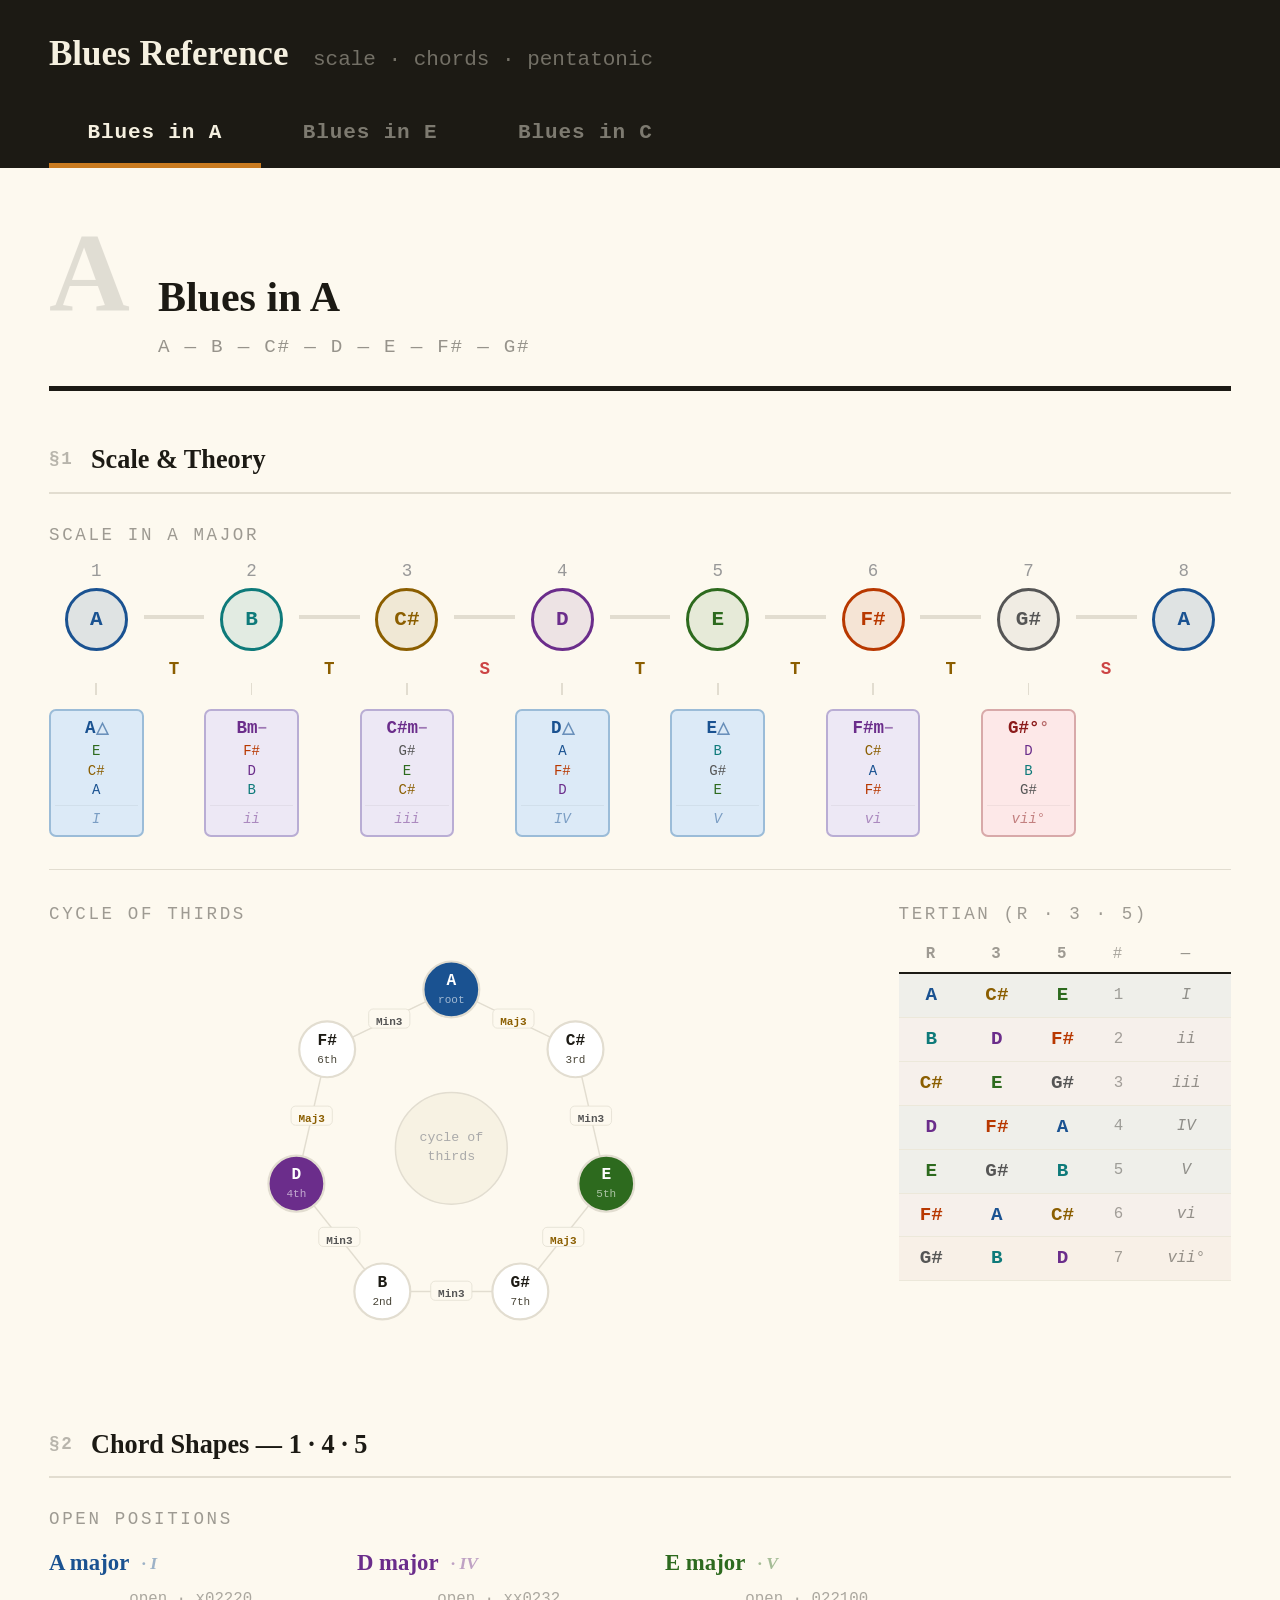
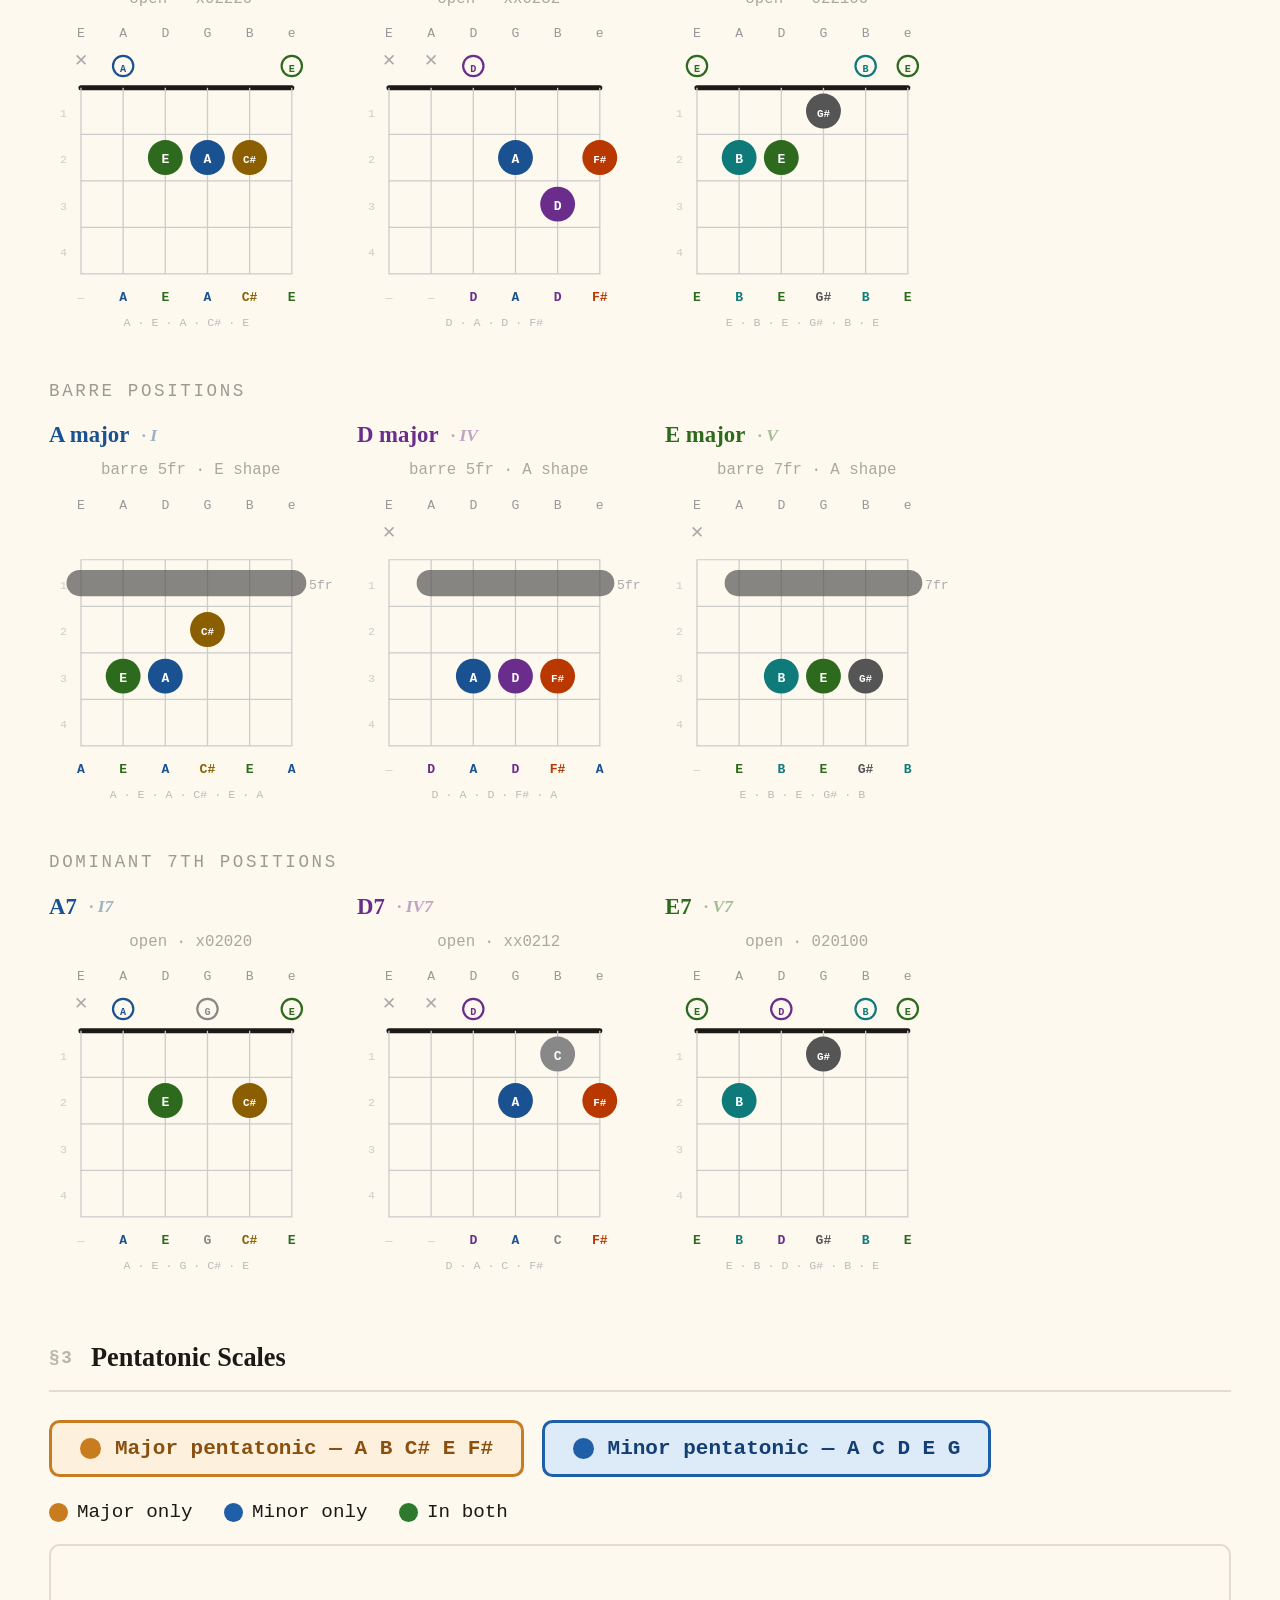
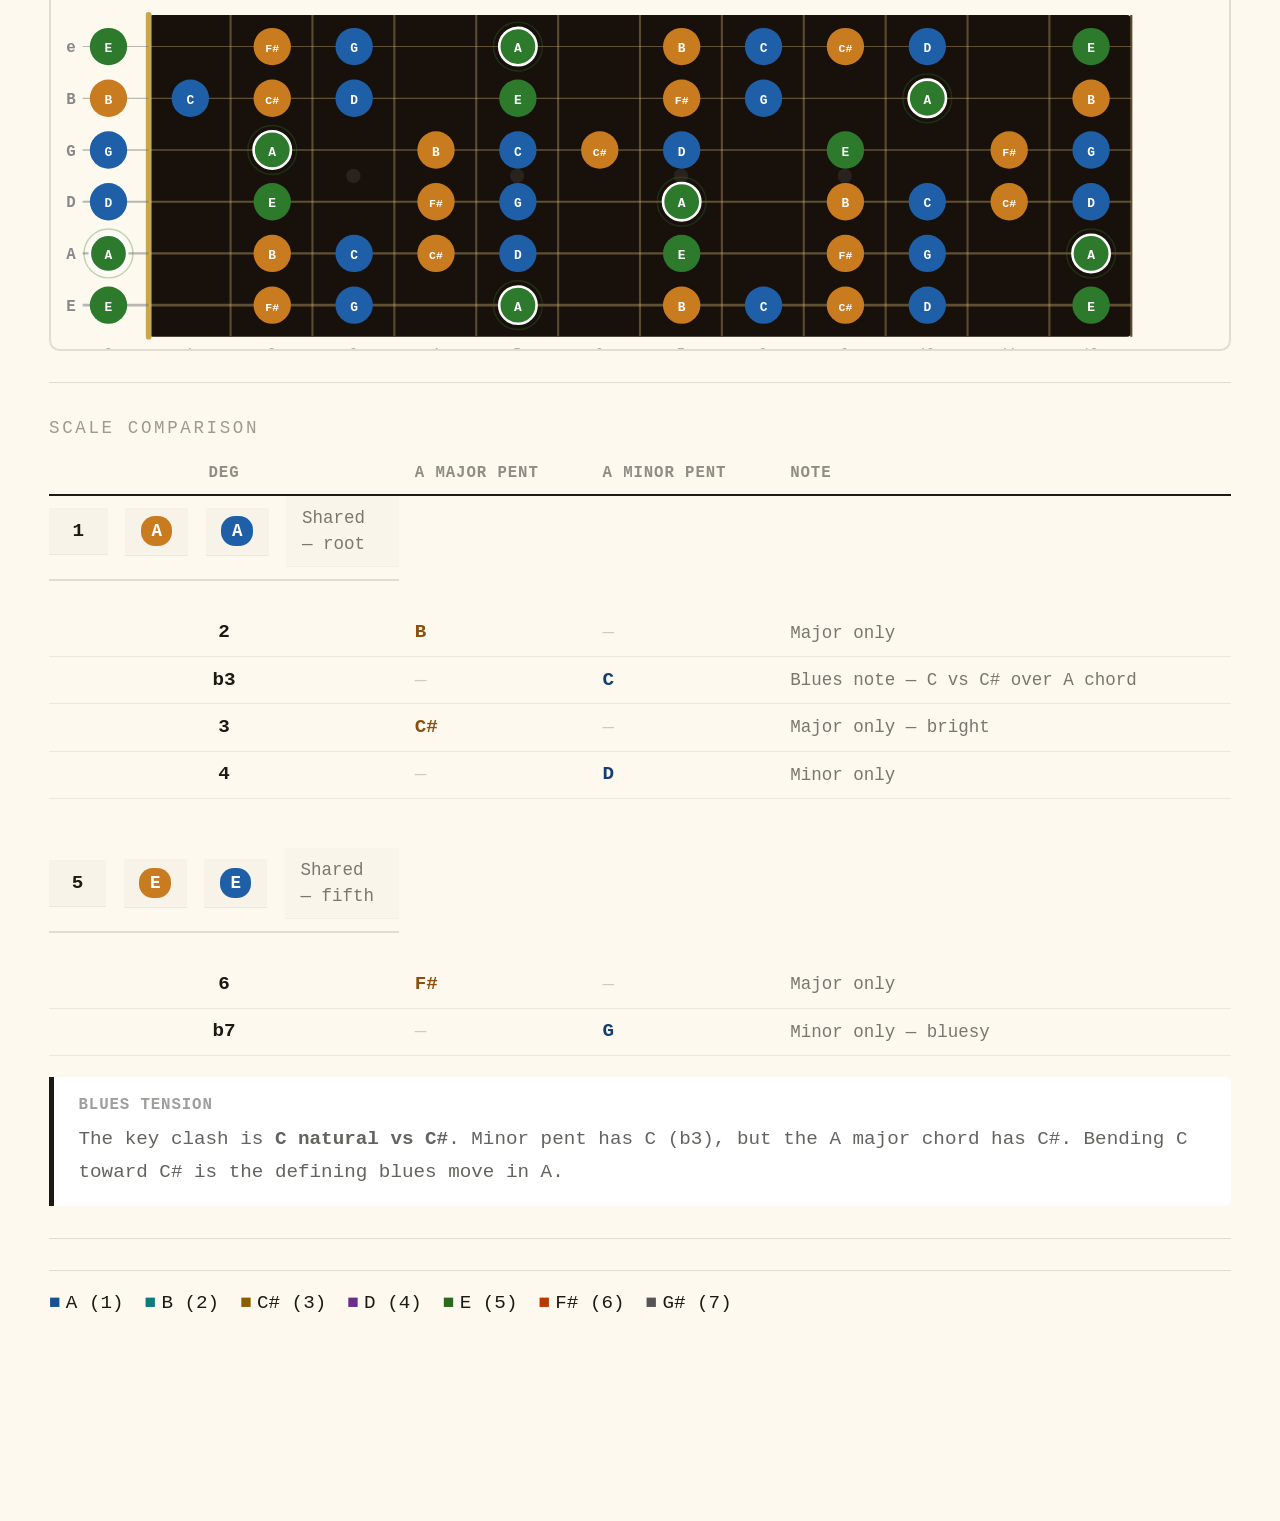
==== commit 6933500b: "Update scale references to Blues in A, E, and C" ====
--- a/home.html
+++ b/home.html
@@ -25,7 +25,7 @@
 .tab:hover{color:rgba(245,240,224,0.8)}
 .tab.active{color:#f5f0e0;border-bottom-color:#c97b20}
 .page{max-width:960px;margin:0 auto;padding:0 28px 60px}
- 
+
 /* key section divider */
 .key-section{margin-bottom:56px}
 .key-banner{display:flex;align-items:baseline;gap:0;padding:28px 0 14px;border-bottom:3px solid var(--ink);margin-bottom:24px}
@@ -33,7 +33,7 @@
 .key-info{display:flex;flex-direction:column;gap:2px}
 .key-name{font-family:Georgia,serif;font-size:24px;font-weight:700}
 .key-sub{font-size:11px;opacity:0.45;letter-spacing:1px;text-transform:uppercase}
- 
+
 /* section headers */
 .sh{display:flex;align-items:center;gap:10px;margin:28px 0 16px;padding-bottom:7px;border-bottom:1.5px solid var(--faint)}
 .sh:first-of-type{margin-top:0}
@@ -41,7 +41,7 @@
 .st{font-family:Georgia,serif;font-size:15px;font-weight:700}
 .sl{font-size:10px;letter-spacing:1.5px;text-transform:uppercase;opacity:0.42;margin-bottom:6px}
 hr.dv{border:none;border-top:1px solid var(--faint);margin:18px 0}
- 
+
 /* scale row */
 .srow{display:flex;align-items:center}
 .sn2{width:54px;text-align:center}
@@ -51,11 +51,11 @@
 .irow{display:flex;margin-top:3px}
 .ic{width:54px}.im{flex:1;text-align:center;font-size:10px;font-weight:700}
 .im.t{color:#8b5e00}.im.s{color:#c44}
- 
+
 /* theory grid */
 .tg{display:grid;grid-template-columns:82px 1fr 188px;gap:14px;align-items:start;margin-bottom:20px}
 @media(max-width:680px){.tg{grid-template-columns:1fr}}
- 
+
 /* interval chain */
 .ic2{display:flex;flex-direction:column;align-items:center}
 .inode{width:28px;height:28px;border-radius:50%;border:1.5px solid var(--faint);display:flex;align-items:center;justify-content:center;font-size:10px;font-weight:700;background:white;position:relative;z-index:1}
@@ -63,7 +63,7 @@
 .iseg.t{height:18px}.iseg.s{height:9px}
 .islbl{position:absolute;right:-32px;top:50%;transform:translateY(-50%);font-size:8px;font-weight:700;white-space:nowrap}
 .iseg.t .islbl{color:#8b5e00}.iseg.s .islbl{color:#c44}
- 
+
 /* triads */
 .gbox{border:1px dashed var(--faint);border-radius:5px;padding:6px;margin-bottom:7px}
 .glbl{font-size:9px;letter-spacing:1.5px;text-transform:uppercase;opacity:0.36;text-align:center;margin-bottom:6px}
@@ -76,17 +76,17 @@
 .tb .rm{font-size:9px;font-style:italic;opacity:0.48;border-top:1px solid rgba(0,0,0,0.1);padding-top:2px}
 .tb.maj .rm{color:#1a5291}.tb.min .rm{color:#6b2d8b}.tb.dim .rm{color:#8b1a1a}
 .qs{font-size:9px;opacity:0.6}
- 
+
 /* tertian */
 .tt{width:100%;border-collapse:collapse;font-size:11px}
 .tt th{font-size:9px;text-transform:uppercase;letter-spacing:1px;opacity:0.42;padding:3px 5px;text-align:center;border-bottom:1.5px solid var(--ink)}
 .tt td{padding:4px 5px;text-align:center;border-bottom:1px solid var(--faint2);font-weight:700}
 .tt .dc{font-size:9px;opacity:0.38;font-weight:400}.tt .rc{font-style:italic;font-size:9px;opacity:0.45;font-weight:400}
 .tt .rm{background:rgba(26,82,145,0.06)}.tt .rn{background:rgba(92,45,139,0.04)}.tt .rd{background:rgba(139,26,26,0.04)}
- 
+
 /* cycle */
 .cywrap{display:flex;justify-content:center;margin:4px 0}
- 
+
 /* chords */
 .cgroup{margin-bottom:22px}
 .cgtitle{font-family:Georgia,serif;font-size:13px;font-weight:700;margin-bottom:8px;display:flex;align-items:center;gap:7px}
@@ -95,7 +95,7 @@
 .citem{text-align:center}
 .citemlbl{font-size:9px;letter-spacing:1px;text-transform:uppercase;opacity:0.4;margin-bottom:4px}
 .citemsub{font-size:9px;opacity:0.36;margin-bottom:4px}
- 
+
 /* pentatonic */
 .pblock{margin-bottom:22px}
 .pinfo{display:flex;gap:14px;padding:11px 15px;border-radius:6px 6px 0 0;border:1.5px solid;border-bottom:none;flex-wrap:wrap}
@@ -116,7 +116,7 @@
 .pblock.pmin .dp{border-color:var(--nc);color:var(--nk)}
 .fbwrap{border:1.5px solid;border-top:none;border-radius:0 0 6px 6px;overflow-x:auto}
 .pblock.pmaj .fbwrap{border-color:var(--mc)}.pblock.pmin .fbwrap{border-color:var(--nc)}
- 
+
 /* comparison */
 .ct{width:100%;border-collapse:collapse;font-size:11px}
 .ct th{padding:5px 9px;text-align:left;border-bottom:1.5px solid var(--ink);font-size:9px;letter-spacing:0.5px;text-transform:uppercase;opacity:0.48}
@@ -155,22 +155,22 @@
     <span class="sub">scale · chords · pentatonic</span>
   </div>
   <nav class="tabs">
-    <button class="tab active" data-key="A">A Major Scale</button>
-    <button class="tab" data-key="C">C Major Scale</button>
-    <button class="tab" data-key="E">E Major Scale</button>
+    <button class="tab active" data-key="A">Blues in A</button>
+    <button class="tab" data-key="E">Blues in E</button>
+    <button class="tab" data-key="C">Blues in C</button>
   </nav>
 </header>
 <div class="page" id="content"></div>
- 
+
 <script>
 const NN=['C','C#','D','D#','E','F','F#','G','G#','A','A#','B'];
 const OS=[4,9,2,7,11,4];
 const SL=['E','A','D','G','B','e'];
 const DC=['#1a5291','#0e7a7a','#8b5e00','#6b2d8b','#2d6a1e','#b83800','#555'];
 const DB=['rgba(26,82,145,0.13)','rgba(14,122,122,0.11)','rgba(139,94,0,0.11)','rgba(107,45,139,0.11)','rgba(45,106,30,0.11)','rgba(184,56,0,0.11)','rgba(0,0,0,0.05)'];
- 
+
 const KEYS={
-  A:{root:'A',full:'A Major Scale',scale:['A','B','C#','D','E','F#','G#'],
+  A:{root:'A',full:'Blues in A',scale:['A','B','C#','D','E','F#','G#'],
     triads:[{c:'A',q:'maj',n:['A','C#','E'],r:'I'},{c:'Bm',q:'min',n:['B','D','F#'],r:'ii'},{c:'C#m',q:'min',n:['C#','E','G#'],r:'iii'},{c:'D',q:'maj',n:['D','F#','A'],r:'IV'},{c:'E',q:'maj',n:['E','G#','B'],r:'V'},{c:'F#m',q:'min',n:['F#','A','C#'],r:'vi'},{c:'G#°',q:'dim',n:['G#','B','D'],r:'vii°'}],
     cycle:['A','C#','E','G#','B','D','F#'],
     mpIdx:[9,11,1,4,6],mpN:['A','B','C#','E','F#'],mpF:'1 — 2 — 3 — 5 — 6',mpD:['1=A','2=B','3=C#','5=E','6=F#'],
@@ -186,9 +186,13 @@
        barre:{lbl:'barre 5fr · A shape',sf:5,mu:[0],dots:[{s:2,f:7},{s:3,f:7},{s:4,f:7}],br:{f:5,a:1,b:5}}},
       {name:'E major',tag:'V',
        open:{lbl:'open · 022100',sf:0,mu:[],dots:[{s:1,f:2},{s:2,f:2},{s:3,f:1}],br:null},
-       barre:{lbl:'barre 7fr · A shape',sf:7,mu:[0],dots:[{s:2,f:9},{s:3,f:9},{s:4,f:9}],br:{f:7,a:1,b:5}}}]},
- 
-  E:{root:'E',full:'E Major Scale',scale:['E','F#','G#','A','B','C#','D#'],
+       barre:{lbl:'barre 7fr · A shape',sf:7,mu:[0],dots:[{s:2,f:9},{s:3,f:9},{s:4,f:9}],br:{f:7,a:1,b:5}}}],
+    sevenths:[
+      {name:'A7',tag:'I7', lbl:'open · x02020',sf:0,mu:[0],  dots:[{s:2,f:2},{s:4,f:2}],br:null},
+      {name:'D7',tag:'IV7',lbl:'open · xx0212',sf:0,mu:[0,1],dots:[{s:3,f:2},{s:4,f:1},{s:5,f:2}],br:null},
+      {name:'E7',tag:'V7', lbl:'open · 020100',sf:0,mu:[],   dots:[{s:1,f:2},{s:3,f:1}],br:null}]},
+
+  E:{root:'E',full:'Blues in E',scale:['E','F#','G#','A','B','C#','D#'],
     triads:[{c:'E',q:'maj',n:['E','G#','B'],r:'I'},{c:'F#m',q:'min',n:['F#','A','C#'],r:'ii'},{c:'G#m',q:'min',n:['G#','B','D#'],r:'iii'},{c:'A',q:'maj',n:['A','C#','E'],r:'IV'},{c:'B',q:'maj',n:['B','D#','F#'],r:'V'},{c:'C#m',q:'min',n:['C#','E','G#'],r:'vi'},{c:'D#°',q:'dim',n:['D#','F#','A'],r:'vii°'}],
     cycle:['E','G#','B','D#','F#','A','C#'],
     mpIdx:[4,6,8,11,1],mpN:['E','F#','G#','B','C#'],mpF:'1 — 2 — 3 — 5 — 6',mpD:['1=E','2=F#','3=G#','5=B','6=C#'],
@@ -204,9 +208,13 @@
        barre:{lbl:'barre 5fr · E shape',sf:5,mu:[],dots:[{s:1,f:7},{s:2,f:7},{s:3,f:6}],br:{f:5,a:0,b:5}}},
       {name:'B major',tag:'V',
        open:{lbl:'x24442 · A shape 2fr',sf:2,mu:[0],dots:[{s:2,f:4},{s:3,f:4},{s:4,f:4}],br:{f:2,a:1,b:5}},
-       barre:{lbl:'barre 7fr · E shape',sf:7,mu:[],dots:[{s:1,f:9},{s:2,f:9},{s:3,f:8}],br:{f:7,a:0,b:5}}}]},
- 
-  C:{root:'C',full:'C Major Scale',scale:['C','D','E','F','G','A','B'],
+       barre:{lbl:'barre 7fr · E shape',sf:7,mu:[],dots:[{s:1,f:9},{s:2,f:9},{s:3,f:8}],br:{f:7,a:0,b:5}}}],
+    sevenths:[
+      {name:'E7',tag:'I7', lbl:'open · 020100',sf:0,mu:[],   dots:[{s:1,f:2},{s:3,f:1}],br:null},
+      {name:'A7',tag:'IV7',lbl:'open · x02020',sf:0,mu:[0],  dots:[{s:2,f:2},{s:4,f:2}],br:null},
+      {name:'B7',tag:'V7', lbl:'open · x21202',sf:0,mu:[0],  dots:[{s:1,f:2},{s:2,f:1},{s:3,f:2},{s:5,f:2}],br:null}]},
+
+  C:{root:'C',full:'Blues in C',scale:['C','D','E','F','G','A','B'],
     triads:[{c:'C',q:'maj',n:['C','E','G'],r:'I'},{c:'Dm',q:'min',n:['D','F','A'],r:'ii'},{c:'Em',q:'min',n:['E','G','B'],r:'iii'},{c:'F',q:'maj',n:['F','A','C'],r:'IV'},{c:'G',q:'maj',n:['G','B','D'],r:'V'},{c:'Am',q:'min',n:['A','C','E'],r:'vi'},{c:'B°',q:'dim',n:['B','D','F'],r:'vii°'}],
     cycle:['C','E','G','B','D','F','A'],
     mpIdx:[0,2,4,7,9], mpN:['C','D','E','G','A'],  mpF:'1 — 2 — 3 — 5 — 6', mpD:['1=C','2=D','3=E','5=G','6=A'],
@@ -222,9 +230,13 @@
        barre:{lbl:'barre 8fr · A shape',sf:8,mu:[0],dots:[{s:2,f:10},{s:3,f:10},{s:4,f:10}],br:{f:8,a:1,b:5}}},
       {name:'G major',tag:'V',
        open:{lbl:'open · 320003',sf:0,mu:[],dots:[{s:0,f:3},{s:1,f:2},{s:5,f:3}],br:null},
-       barre:{lbl:'barre 3fr · E shape',sf:3,mu:[],dots:[{s:1,f:5},{s:2,f:5},{s:3,f:4}],br:{f:3,a:0,b:5}}}]}
+       barre:{lbl:'barre 3fr · E shape',sf:3,mu:[],dots:[{s:1,f:5},{s:2,f:5},{s:3,f:4}],br:{f:3,a:0,b:5}}}],
+    sevenths:[
+      {name:'C7',tag:'I7', lbl:'open · x32310',sf:0,mu:[0],  dots:[{s:1,f:3},{s:2,f:2},{s:3,f:3},{s:4,f:1}],br:null},
+      {name:'F7',tag:'IV7',lbl:'open · xx3241',sf:0,mu:[0,1],dots:[{s:2,f:3},{s:3,f:2},{s:4,f:4},{s:5,f:1}],br:null},
+      {name:'G7',tag:'V7', lbl:'open · 320001',sf:0,mu:[],   dots:[{s:0,f:3},{s:1,f:2},{s:5,f:1}],br:null}]}
 };
- 
+
 function cm(scale){const m={};scale.forEach((n,i)=>m[n]={c:DC[i],b:DB[i]});return m}
 function gc(n,m){return m[n]?.c||'#888'}
 function nat(s,cfg){
@@ -235,7 +247,7 @@
   return cfg.sf===0?NN[OS[s]]:null;
 }
 function dy(f,sf){return 32+32*(sf===0?f:f-sf+1)}
- 
+
 function chordSVG(cfg,cmap){
   const sx=[22,51,80,109,138,167];
   let s=`<svg viewBox="0 0 195 218" style="width:100%;max-width:162px">`;
@@ -269,7 +281,7 @@
   s+=`<text x="${(sx[0]+sx[5])/2}" y="212" text-anchor="middle" font-size="8" fill="#bbb" font-family="Courier New">${ns.filter(Boolean).join(' · ')}</text>`;
   return s+`</svg>`;
 }
- 
+
 function fretSVG(set,ri,col){
   const NX=68,FW=57,SS=36,TY=70,R=13;
   const sy=i=>TY+(5-i)*SS,nx=f=>f===0?NX-28:NX+(f-0.5)*FW;
@@ -302,7 +314,7 @@
   }
   return s+`</svg>`;
 }
- 
+
 function cycleSVG(kd,cmap){
   const cx=145,cy=145,r=108,sz=295;
   const pts=Array.from({length:7},(_,i)=>{const a=(-90+i*360/7)*Math.PI/180;return{x:cx+r*Math.cos(a),y:cy+r*Math.sin(a)}});
@@ -331,7 +343,7 @@
   }
   return s+`</svg>`;
 }
- 
+
 function overlayFretSVG(kd,ri,key){
   const mpSet=new Set(kd.mpIdx),mnSet=new Set(kd.mnIdx);
   const SHARED='#2d7a2d',MAJ='#c97b20',MIN='#1e5fa8';
@@ -371,7 +383,7 @@
   }
   return s+`</svg>`;
 }
- 
+
 const pentState={A:{maj:true,min:true},E:{maj:true,min:true},C:{maj:true,min:true}};
 function togglePent(key,which){
   pentState[key][which]=!pentState[key][which];
@@ -384,10 +396,10 @@
     g.style.opacity=show?'1':'0';
   });
 }
- 
+
 function renderKey(key){
   const kd=KEYS[key],cmap2=cm(kd.scale),ri=NN.indexOf(kd.root);
- 
+
   // Scale row (note circles)
   const s8=[...kd.scale,kd.scale[0]];
   let srow='<div class="srow">';
@@ -397,7 +409,7 @@
     srow+=`<div class="sn2"><span class="dg">${i===7?'8':i+1}</span><span class="nc" style="border-color:${co};color:${co};background:${bg}">${n}</span></div>`;
   });
   srow+='</div>';
- 
+
   // T/S interval row
   let irow='<div class="irow">';
   s8.forEach((_,i)=>{
@@ -405,7 +417,7 @@
     if(i<7){const t=['T','T','S','T','T','T','S'][i];irow+=`<div class="im ${t.toLowerCase()}">${t}</div>`;}
   });
   irow+='</div>';
- 
+
   // Tick marks
   let tickRow='<div class="tick-row">';
   for(let i=0;i<7;i++){
@@ -413,7 +425,7 @@
     tickRow+='<div class="tick"><div class="tick-line"></div></div>';
   }
   tickRow+='<div class="tick-sp" style="flex:1"></div><div style="width:54px;flex-shrink:0"></div></div>';
- 
+
   // Inline triads row
   const qSym={maj:'△',min:'−',dim:'°'};
   let triadRow='<div class="tir">';
@@ -423,7 +435,7 @@
     triadRow+=`<div class="tri-slot ${t.q}"><div class="tn">${t.c}<span class="qs">${qSym[t.q]}</span></div><div class="tns">${ns}</div><div class="trm">${t.r}</div></div>`;
   });
   triadRow+='<div class="sp"></div><div class="es"></div></div>';
- 
+
   // Tertian table
   const qr={maj:'rm',min:'rn',dim:'rd'};
   let tert=`<table class="tt"><thead><tr><th>R</th><th>3</th><th>5</th><th class="dc">#</th><th class="rc">—</th></tr></thead><tbody>`;
@@ -433,17 +445,22 @@
     tert+=`<td class="dc">${i+1}</td><td class="rc">${t.r}</td></tr>`;
   });
   tert+=`</tbody></table>`;
- 
-  // Chord rows: open then barre
-  let openRow='<div class="cpair">',barreRow='<div class="cpair">';
+
+  // Chord rows: open then barre then dominant 7ths
+  let openRow='<div class="cpair">',barreRow='<div class="cpair">',seventhRow='<div class="cpair">';
   kd.chords.forEach(ch=>{
     const col=gc(ch.name.split(' ')[0],cmap2);
     const title=`<div class="cgtitle" style="color:${col};margin-bottom:4px">${ch.name}<span class="cgtag">· ${ch.tag}</span></div>`;
     openRow +=`<div class="citem">${title}<div class="citemsub">${ch.open.lbl}</div>${chordSVG(ch.open,cmap2)}</div>`;
     barreRow+=`<div class="citem">${title}<div class="citemsub">${ch.barre.lbl}</div>${chordSVG(ch.barre,cmap2)}</div>`;
   });
-  openRow+='</div>';barreRow+='</div>';
- 
+  kd.sevenths.forEach(ch=>{
+    const col=gc(ch.name.replace(/\d/g,'').trim(),cmap2);
+    const title=`<div class="cgtitle" style="color:${col};margin-bottom:4px">${ch.name}<span class="cgtag">· ${ch.tag}</span></div>`;
+    seventhRow+=`<div class="citem">${title}<div class="citemsub">${ch.lbl}</div>${chordSVG(ch,cmap2)}</div>`;
+  });
+  openRow+='</div>';barreRow+='</div>';seventhRow+='</div>';
+
   // Comparison table
   let comp=`<table class="ct"><thead><tr><th class="cdeg">Deg</th><th>${key} major pent</th><th>${key} minor pent</th><th>Note</th></tr></thead><tbody>`;
   kd.comp.forEach(r=>{
@@ -452,9 +469,9 @@
     comp+=`<tr class="${r.sh?'sh':''}"><td class="cdeg">${r.d}</td><td>${mj}</td><td>${mn}</td><td style="font-size:10px;opacity:0.58">${r.t}</td></tr>`;
   });
   comp+=`</tbody></table>`;
- 
+
   const leg=kd.scale.map((n,i)=>`<div class="li"><b style="color:${DC[i]}">■</b><span>${n} (${i+1})</span></div>`).join('');
- 
+
   return `
 <div class="key-section" id="key-${key}">
   <div class="key-banner">
@@ -464,7 +481,7 @@
       <div class="key-sub">${kd.scale.join(' — ')}</div>
     </div>
   </div>
- 
+
   <div class="sh"><span class="sn">§1</span><span class="st">Scale &amp; Theory</span></div>
   <div class="sl">Scale in ${key} major</div>
   ${srow}${irow}${tickRow}${triadRow}
@@ -479,13 +496,15 @@
       ${tert}
     </div>
   </div>
- 
+
   <div class="sh"><span class="sn">§2</span><span class="st">Chord Shapes — 1 · 4 · 5</span></div>
   <div class="sl" style="margin-bottom:8px">Open positions</div>
   ${openRow}
   <div class="sl" style="margin-top:18px;margin-bottom:8px">Barre positions</div>
   ${barreRow}
- 
+  <div class="sl" style="margin-top:18px;margin-bottom:8px">Dominant 7th positions</div>
+  ${seventhRow}
+
   <div class="sh"><span class="sn">§3</span><span class="st">Pentatonic Scales</span></div>
   <div style="display:flex;gap:10px;margin-bottom:12px;flex-wrap:wrap">
     <button id="btn-maj-${key}" onclick="togglePent('${key}','maj')" style="display:flex;align-items:center;gap:8px;padding:8px 16px;border:2px solid #c97b20;background:#fdf0dc;border-radius:6px;cursor:pointer;font-family:'Courier New',monospace;font-size:12px;font-weight:700;color:#8a5010;transition:opacity 0.15s">
@@ -509,13 +528,13 @@
   <div class="legend">${leg}</div>
 </div>`;
 }
- 
+
 document.getElementById('content').innerHTML=
   renderKey('A')+renderKey('E')+renderKey('C');
- 
+
 // Hide E and C on load
 ['E','C'].forEach(k=>document.getElementById('key-'+k).style.display='none');
- 
+
 // Tab switching
 document.querySelectorAll('.tab').forEach(btn=>{
   btn.addEventListener('click',()=>{
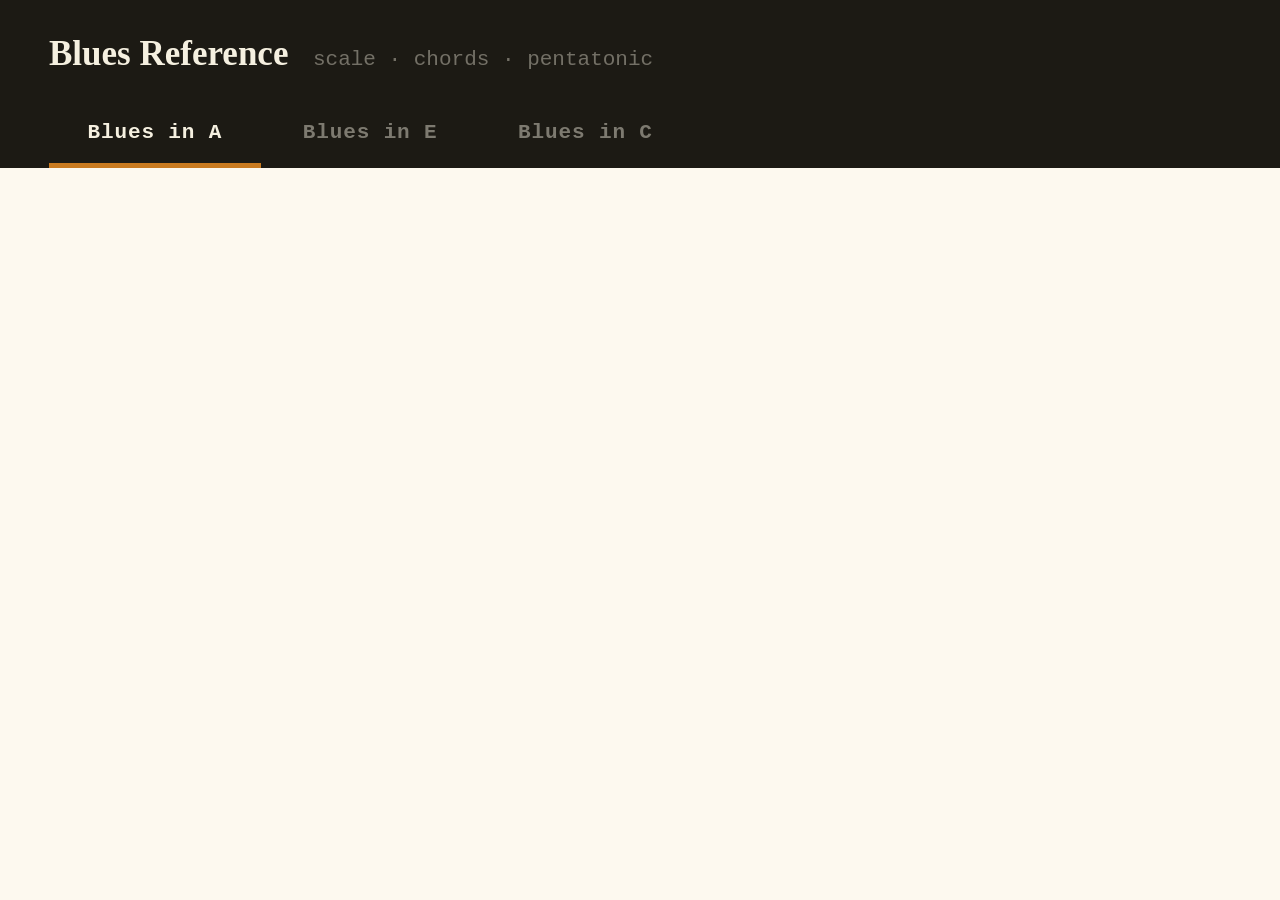
==== commit ddd910c4: "Remove barre chord definitions for several chords" ====
--- a/home.html
+++ b/home.html
@@ -180,13 +180,10 @@
     chords:[
       {name:'A major',tag:'I',
        open:{lbl:'open · x02220',sf:0,mu:[0],dots:[{s:2,f:2},{s:3,f:2},{s:4,f:2}],br:null},
-       barre:{lbl:'barre 5fr · E shape',sf:5,mu:[],dots:[{s:1,f:7},{s:2,f:7},{s:3,f:6}],br:{f:5,a:0,b:5}}},
       {name:'D major',tag:'IV',
        open:{lbl:'open · xx0232',sf:0,mu:[0,1],dots:[{s:3,f:2},{s:4,f:3},{s:5,f:2}],br:null},
-       barre:{lbl:'barre 5fr · A shape',sf:5,mu:[0],dots:[{s:2,f:7},{s:3,f:7},{s:4,f:7}],br:{f:5,a:1,b:5}}},
       {name:'E major',tag:'V',
        open:{lbl:'open · 022100',sf:0,mu:[],dots:[{s:1,f:2},{s:2,f:2},{s:3,f:1}],br:null},
-       barre:{lbl:'barre 7fr · A shape',sf:7,mu:[0],dots:[{s:2,f:9},{s:3,f:9},{s:4,f:9}],br:{f:7,a:1,b:5}}}],
     sevenths:[
       {name:'A7',tag:'I7', lbl:'open · x02020',sf:0,mu:[0],  dots:[{s:2,f:2},{s:4,f:2}],br:null},
       {name:'D7',tag:'IV7',lbl:'open · xx0212',sf:0,mu:[0,1],dots:[{s:3,f:2},{s:4,f:1},{s:5,f:2}],br:null},
@@ -202,13 +199,10 @@
     chords:[
       {name:'E major',tag:'I',
        open:{lbl:'open · 022100',sf:0,mu:[],dots:[{s:1,f:2},{s:2,f:2},{s:3,f:1}],br:null},
-       barre:{lbl:'barre 7fr · A shape',sf:7,mu:[0],dots:[{s:2,f:9},{s:3,f:9},{s:4,f:9}],br:{f:7,a:1,b:5}}},
       {name:'A major',tag:'IV',
        open:{lbl:'open · x02220',sf:0,mu:[0],dots:[{s:2,f:2},{s:3,f:2},{s:4,f:2}],br:null},
-       barre:{lbl:'barre 5fr · E shape',sf:5,mu:[],dots:[{s:1,f:7},{s:2,f:7},{s:3,f:6}],br:{f:5,a:0,b:5}}},
       {name:'B major',tag:'V',
        open:{lbl:'x24442 · A shape 2fr',sf:2,mu:[0],dots:[{s:2,f:4},{s:3,f:4},{s:4,f:4}],br:{f:2,a:1,b:5}},
-       barre:{lbl:'barre 7fr · E shape',sf:7,mu:[],dots:[{s:1,f:9},{s:2,f:9},{s:3,f:8}],br:{f:7,a:0,b:5}}}],
     sevenths:[
       {name:'E7',tag:'I7', lbl:'open · 020100',sf:0,mu:[],   dots:[{s:1,f:2},{s:3,f:1}],br:null},
       {name:'A7',tag:'IV7',lbl:'open · x02020',sf:0,mu:[0],  dots:[{s:2,f:2},{s:4,f:2}],br:null},
@@ -224,13 +218,10 @@
     chords:[
       {name:'C major',tag:'I',
        open:{lbl:'open · x32010',sf:0,mu:[0],dots:[{s:1,f:3},{s:2,f:2},{s:4,f:1}],br:null},
-       barre:{lbl:'barre 8fr · E shape',sf:8,mu:[],dots:[{s:1,f:10},{s:2,f:10},{s:3,f:9}],br:{f:8,a:0,b:5}}},
       {name:'F major',tag:'IV',
        open:{lbl:'barre 1fr · E shape',sf:0,mu:[],dots:[{s:1,f:3},{s:2,f:3},{s:3,f:2}],br:{f:1,a:0,b:5}},
-       barre:{lbl:'barre 8fr · A shape',sf:8,mu:[0],dots:[{s:2,f:10},{s:3,f:10},{s:4,f:10}],br:{f:8,a:1,b:5}}},
       {name:'G major',tag:'V',
        open:{lbl:'open · 320003',sf:0,mu:[],dots:[{s:0,f:3},{s:1,f:2},{s:5,f:3}],br:null},
-       barre:{lbl:'barre 3fr · E shape',sf:3,mu:[],dots:[{s:1,f:5},{s:2,f:5},{s:3,f:4}],br:{f:3,a:0,b:5}}}],
     sevenths:[
       {name:'C7',tag:'I7', lbl:'open · x32310',sf:0,mu:[0],  dots:[{s:1,f:3},{s:2,f:2},{s:3,f:3},{s:4,f:1}],br:null},
       {name:'F7',tag:'IV7',lbl:'open · xx3241',sf:0,mu:[0,1],dots:[{s:2,f:3},{s:3,f:2},{s:4,f:4},{s:5,f:1}],br:null},
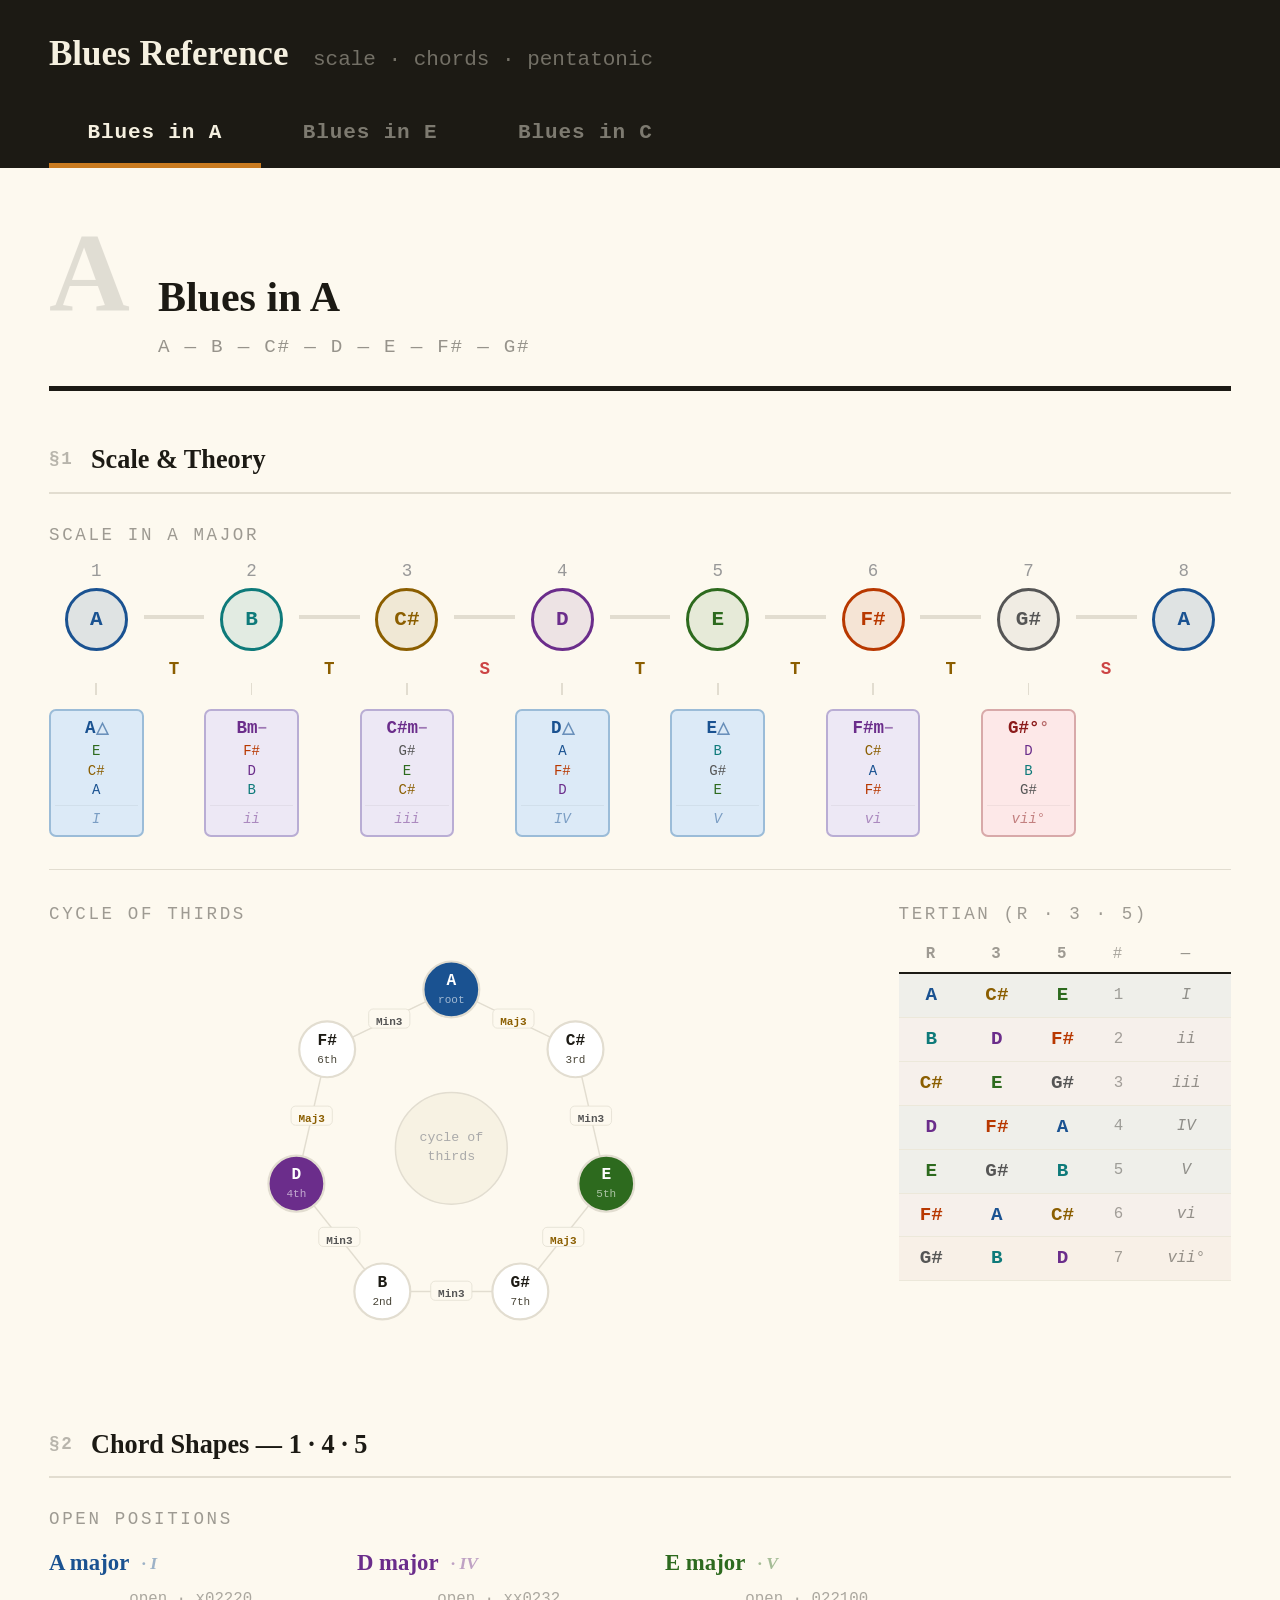
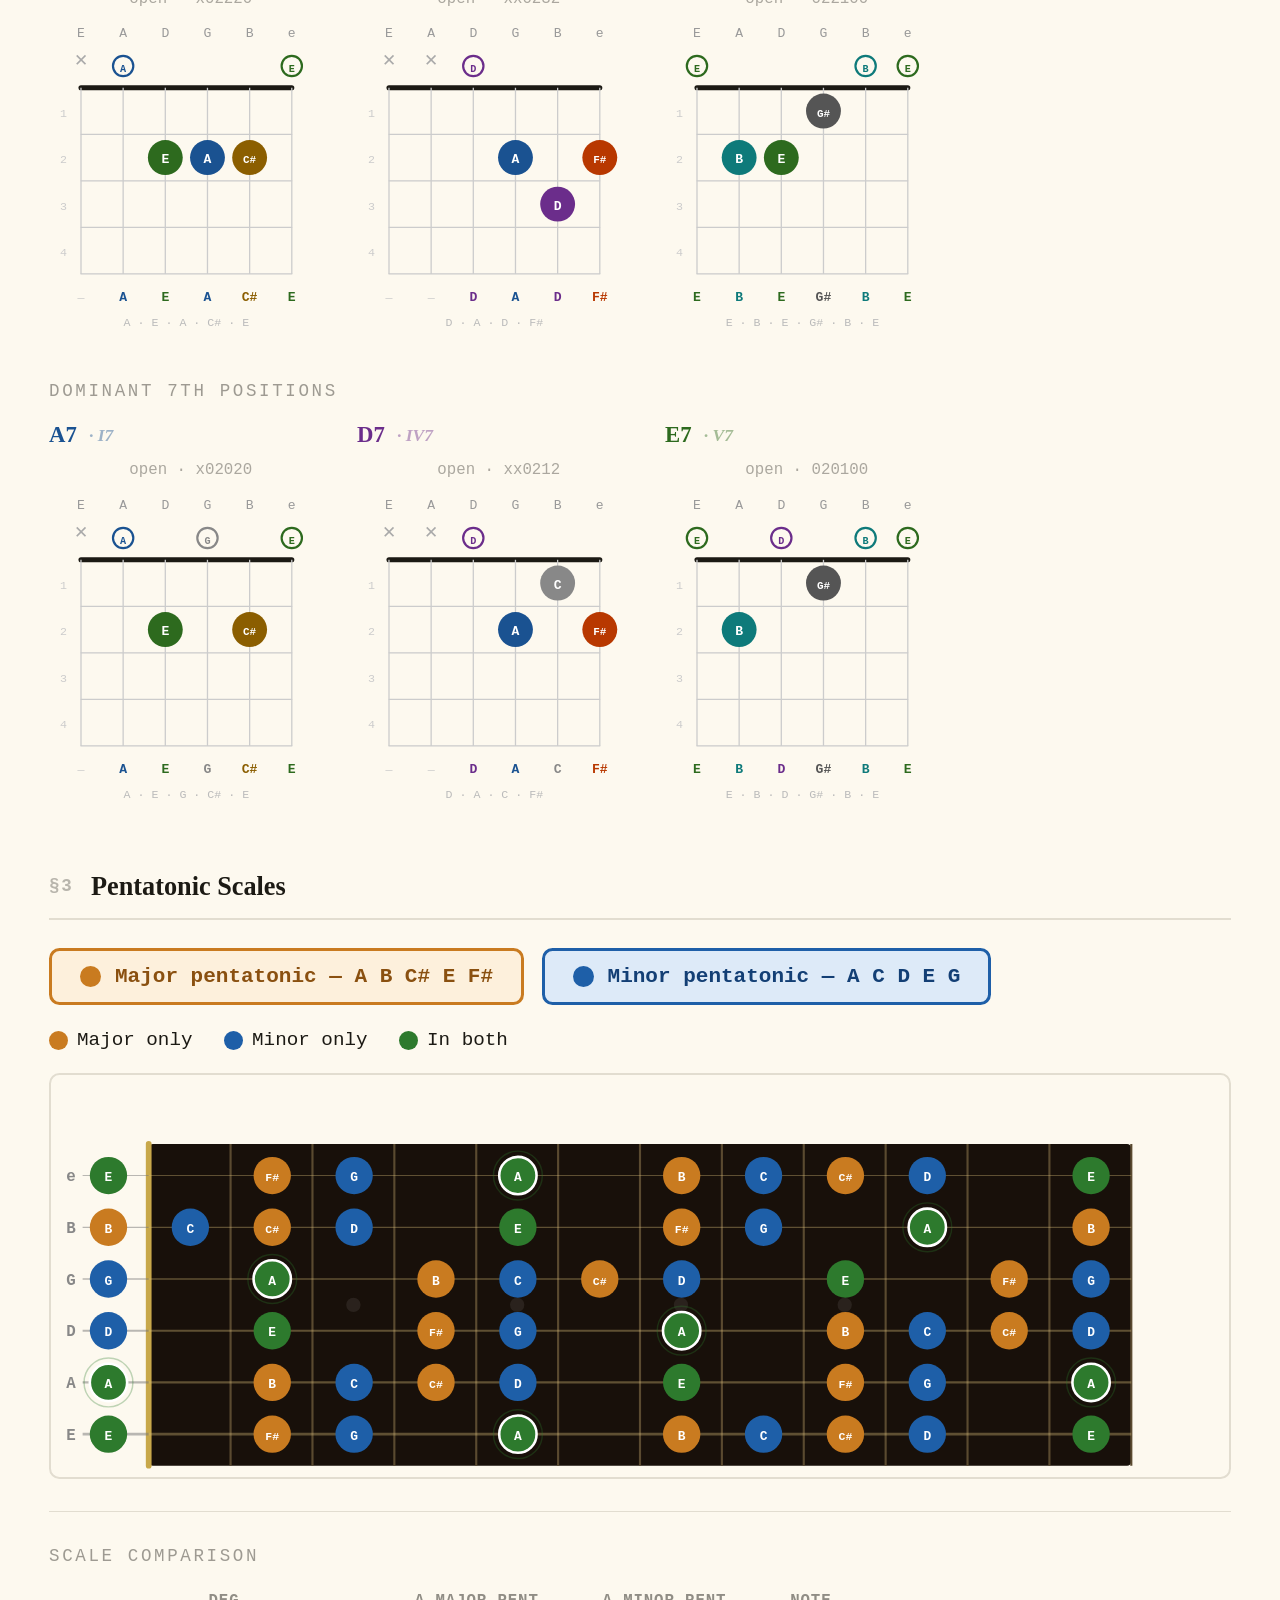
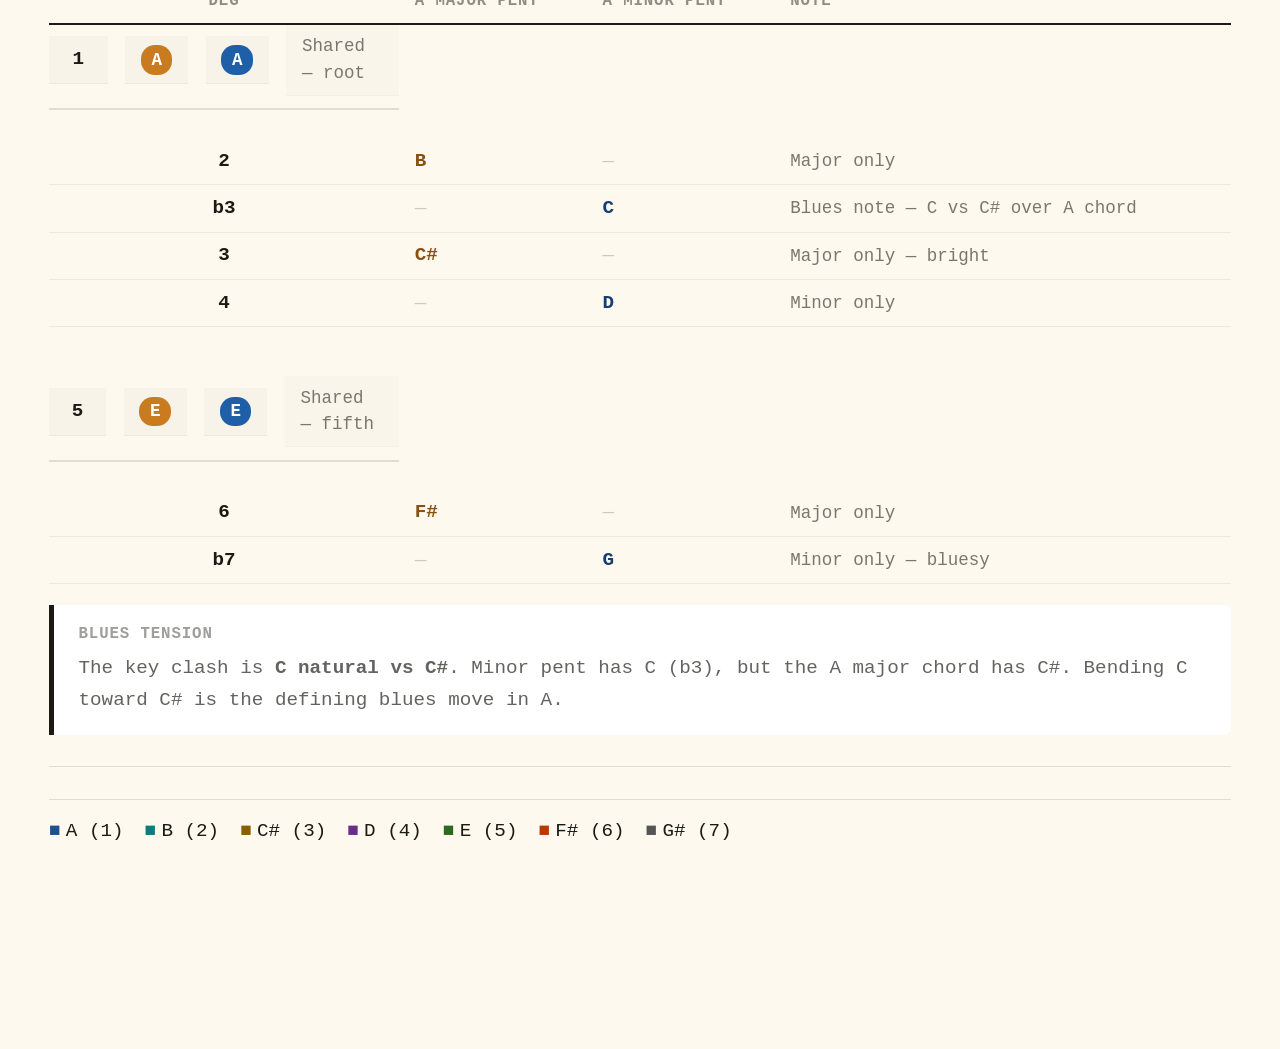
==== commit 2cd213db: "Update home.html" ====
--- a/home.html
+++ b/home.html
@@ -180,10 +180,13 @@
     chords:[
       {name:'A major',tag:'I',
        open:{lbl:'open · x02220',sf:0,mu:[0],dots:[{s:2,f:2},{s:3,f:2},{s:4,f:2}],br:null},
+       barre:{lbl:'barre 5fr · E shape',sf:5,mu:[],dots:[{s:1,f:7},{s:2,f:7},{s:3,f:6}],br:{f:5,a:0,b:5}}},
       {name:'D major',tag:'IV',
        open:{lbl:'open · xx0232',sf:0,mu:[0,1],dots:[{s:3,f:2},{s:4,f:3},{s:5,f:2}],br:null},
+       barre:{lbl:'barre 5fr · A shape',sf:5,mu:[0],dots:[{s:2,f:7},{s:3,f:7},{s:4,f:7}],br:{f:5,a:1,b:5}}},
       {name:'E major',tag:'V',
        open:{lbl:'open · 022100',sf:0,mu:[],dots:[{s:1,f:2},{s:2,f:2},{s:3,f:1}],br:null},
+       barre:{lbl:'barre 7fr · A shape',sf:7,mu:[0],dots:[{s:2,f:9},{s:3,f:9},{s:4,f:9}],br:{f:7,a:1,b:5}}}],
     sevenths:[
       {name:'A7',tag:'I7', lbl:'open · x02020',sf:0,mu:[0],  dots:[{s:2,f:2},{s:4,f:2}],br:null},
       {name:'D7',tag:'IV7',lbl:'open · xx0212',sf:0,mu:[0,1],dots:[{s:3,f:2},{s:4,f:1},{s:5,f:2}],br:null},
@@ -199,10 +202,13 @@
     chords:[
       {name:'E major',tag:'I',
        open:{lbl:'open · 022100',sf:0,mu:[],dots:[{s:1,f:2},{s:2,f:2},{s:3,f:1}],br:null},
+       barre:{lbl:'barre 7fr · A shape',sf:7,mu:[0],dots:[{s:2,f:9},{s:3,f:9},{s:4,f:9}],br:{f:7,a:1,b:5}}},
       {name:'A major',tag:'IV',
        open:{lbl:'open · x02220',sf:0,mu:[0],dots:[{s:2,f:2},{s:3,f:2},{s:4,f:2}],br:null},
+       barre:{lbl:'barre 5fr · E shape',sf:5,mu:[],dots:[{s:1,f:7},{s:2,f:7},{s:3,f:6}],br:{f:5,a:0,b:5}}},
       {name:'B major',tag:'V',
        open:{lbl:'x24442 · A shape 2fr',sf:2,mu:[0],dots:[{s:2,f:4},{s:3,f:4},{s:4,f:4}],br:{f:2,a:1,b:5}},
+       barre:{lbl:'barre 7fr · E shape',sf:7,mu:[],dots:[{s:1,f:9},{s:2,f:9},{s:3,f:8}],br:{f:7,a:0,b:5}}}],
     sevenths:[
       {name:'E7',tag:'I7', lbl:'open · 020100',sf:0,mu:[],   dots:[{s:1,f:2},{s:3,f:1}],br:null},
       {name:'A7',tag:'IV7',lbl:'open · x02020',sf:0,mu:[0],  dots:[{s:2,f:2},{s:4,f:2}],br:null},
@@ -218,10 +224,13 @@
     chords:[
       {name:'C major',tag:'I',
        open:{lbl:'open · x32010',sf:0,mu:[0],dots:[{s:1,f:3},{s:2,f:2},{s:4,f:1}],br:null},
+       barre:{lbl:'barre 8fr · E shape',sf:8,mu:[],dots:[{s:1,f:10},{s:2,f:10},{s:3,f:9}],br:{f:8,a:0,b:5}}},
       {name:'F major',tag:'IV',
        open:{lbl:'barre 1fr · E shape',sf:0,mu:[],dots:[{s:1,f:3},{s:2,f:3},{s:3,f:2}],br:{f:1,a:0,b:5}},
+       barre:{lbl:'barre 8fr · A shape',sf:8,mu:[0],dots:[{s:2,f:10},{s:3,f:10},{s:4,f:10}],br:{f:8,a:1,b:5}}},
       {name:'G major',tag:'V',
        open:{lbl:'open · 320003',sf:0,mu:[],dots:[{s:0,f:3},{s:1,f:2},{s:5,f:3}],br:null},
+       barre:{lbl:'barre 3fr · E shape',sf:3,mu:[],dots:[{s:1,f:5},{s:2,f:5},{s:3,f:4}],br:{f:3,a:0,b:5}}}],
     sevenths:[
       {name:'C7',tag:'I7', lbl:'open · x32310',sf:0,mu:[0],  dots:[{s:1,f:3},{s:2,f:2},{s:3,f:3},{s:4,f:1}],br:null},
       {name:'F7',tag:'IV7',lbl:'open · xx3241',sf:0,mu:[0,1],dots:[{s:2,f:3},{s:3,f:2},{s:4,f:4},{s:5,f:1}],br:null},
@@ -437,20 +446,19 @@
   });
   tert+=`</tbody></table>`;
 
-  // Chord rows: open then barre then dominant 7ths
-  let openRow='<div class="cpair">',barreRow='<div class="cpair">',seventhRow='<div class="cpair">';
+  // Chord rows: open then dominant 7ths
+  let openRow='<div class="cpair">',seventhRow='<div class="cpair">';
   kd.chords.forEach(ch=>{
     const col=gc(ch.name.split(' ')[0],cmap2);
     const title=`<div class="cgtitle" style="color:${col};margin-bottom:4px">${ch.name}<span class="cgtag">· ${ch.tag}</span></div>`;
     openRow +=`<div class="citem">${title}<div class="citemsub">${ch.open.lbl}</div>${chordSVG(ch.open,cmap2)}</div>`;
-    barreRow+=`<div class="citem">${title}<div class="citemsub">${ch.barre.lbl}</div>${chordSVG(ch.barre,cmap2)}</div>`;
   });
   kd.sevenths.forEach(ch=>{
     const col=gc(ch.name.replace(/\d/g,'').trim(),cmap2);
     const title=`<div class="cgtitle" style="color:${col};margin-bottom:4px">${ch.name}<span class="cgtag">· ${ch.tag}</span></div>`;
     seventhRow+=`<div class="citem">${title}<div class="citemsub">${ch.lbl}</div>${chordSVG(ch,cmap2)}</div>`;
   });
-  openRow+='</div>';barreRow+='</div>';seventhRow+='</div>';
+  openRow+='</div>';seventhRow+='</div>';
 
   // Comparison table
   let comp=`<table class="ct"><thead><tr><th class="cdeg">Deg</th><th>${key} major pent</th><th>${key} minor pent</th><th>Note</th></tr></thead><tbody>`;
@@ -491,8 +499,6 @@
   <div class="sh"><span class="sn">§2</span><span class="st">Chord Shapes — 1 · 4 · 5</span></div>
   <div class="sl" style="margin-bottom:8px">Open positions</div>
   ${openRow}
-  <div class="sl" style="margin-top:18px;margin-bottom:8px">Barre positions</div>
-  ${barreRow}
   <div class="sl" style="margin-top:18px;margin-bottom:8px">Dominant 7th positions</div>
   ${seventhRow}
 
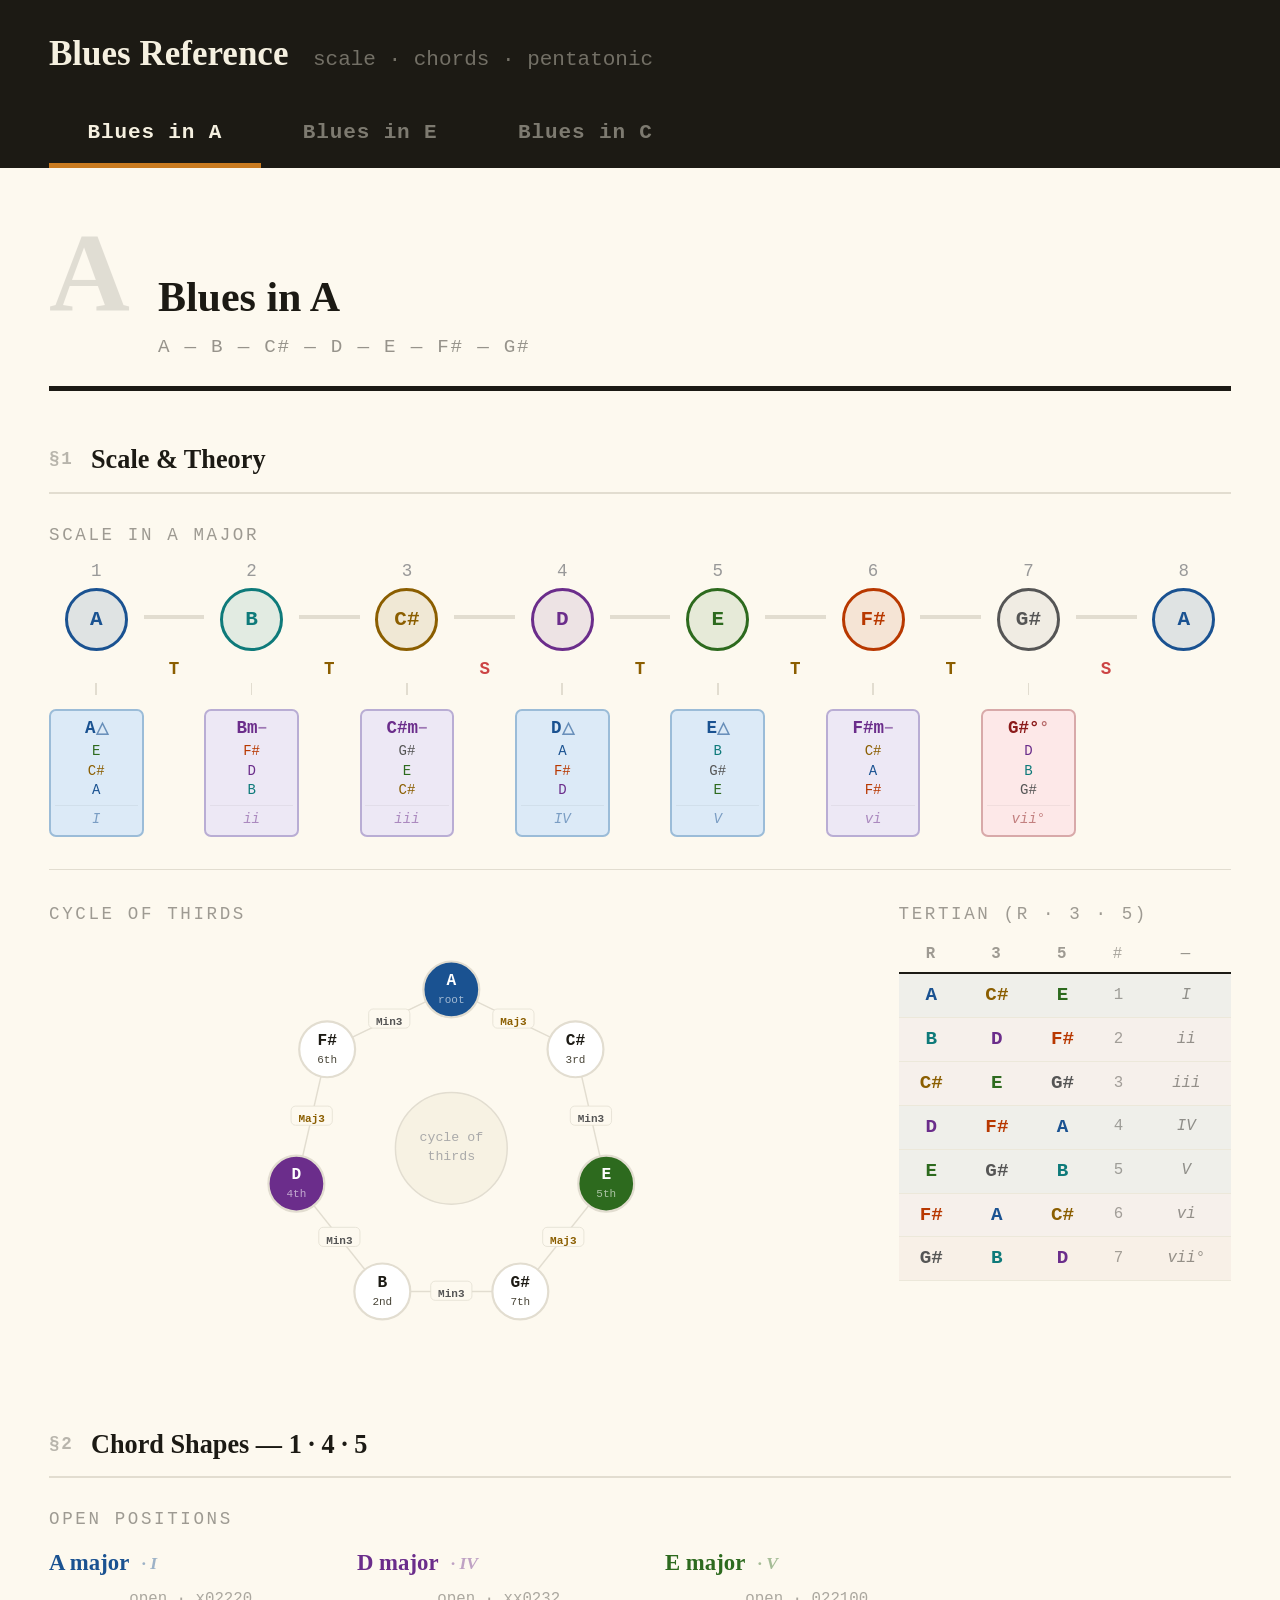
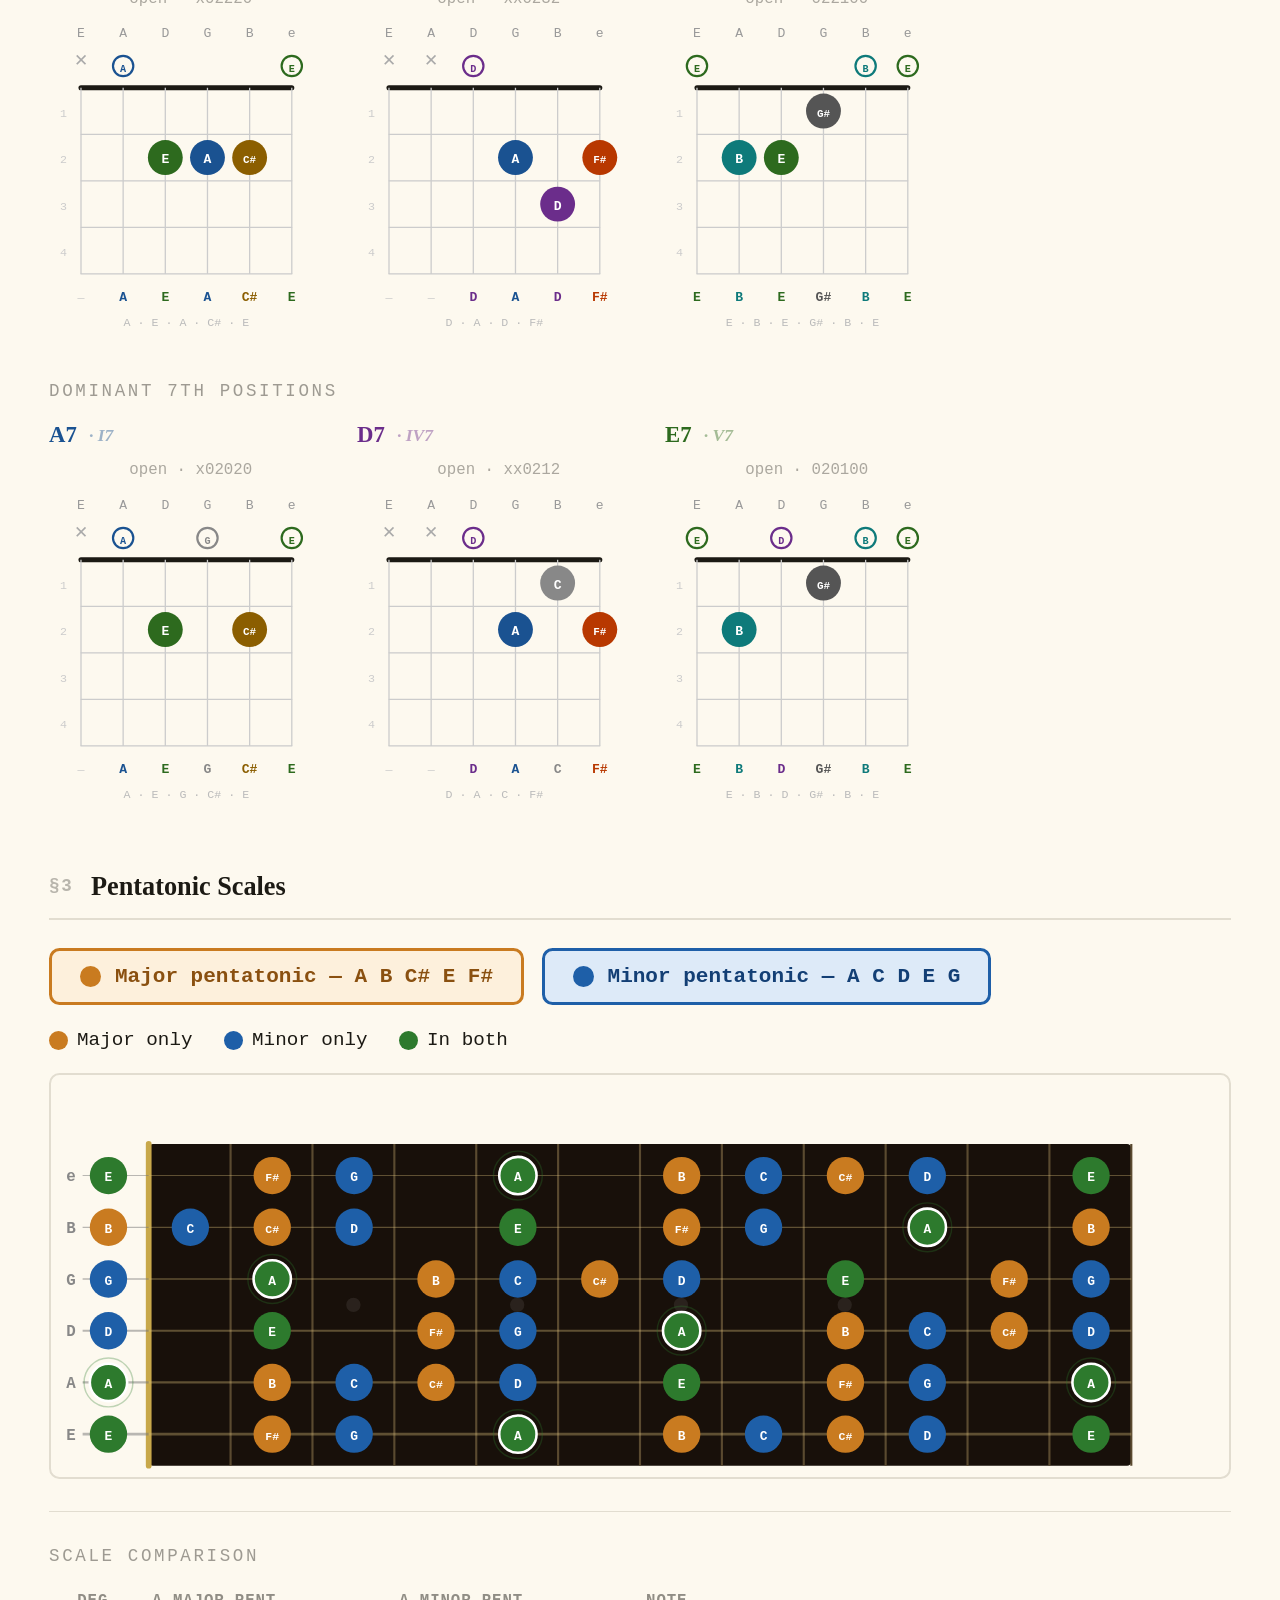
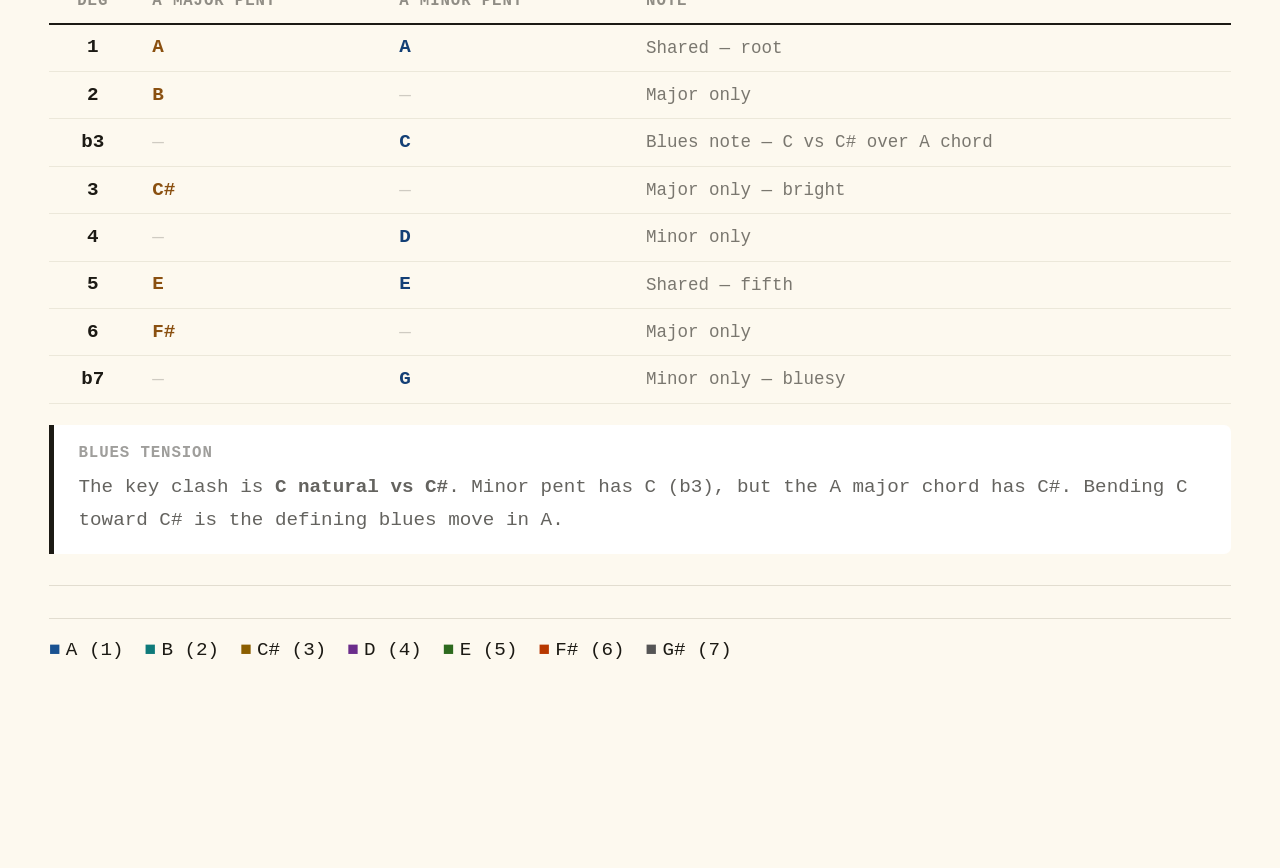
==== commit 52df39ad: "Refactor comparison table rendering in home.html" ====
--- a/home.html
+++ b/home.html
@@ -120,9 +120,9 @@
 /* comparison */
 .ct{width:100%;border-collapse:collapse;font-size:11px}
 .ct th{padding:5px 9px;text-align:left;border-bottom:1.5px solid var(--ink);font-size:9px;letter-spacing:0.5px;text-transform:uppercase;opacity:0.48}
+.ct th:first-child{text-align:center;width:50px}
 .ct td{padding:5px 9px;border-bottom:1px solid var(--faint2);vertical-align:middle}
-.ct .cdeg{text-align:center;font-weight:700;width:44px}
-.ct .sh td{background:rgba(0,0,0,0.022)}
+.ct .cdeg{text-align:center;font-weight:700}
 .mn{opacity:0.2}
 .tag{display:inline-block;font-size:10px;padding:1px 6px;border-radius:8px;font-weight:700;color:white}
 .tag.tm{background:var(--mc)}.tag.tn{background:var(--nc)}
@@ -463,9 +463,9 @@
   // Comparison table
   let comp=`<table class="ct"><thead><tr><th class="cdeg">Deg</th><th>${key} major pent</th><th>${key} minor pent</th><th>Note</th></tr></thead><tbody>`;
   kd.comp.forEach(r=>{
-    const mj=r.mj?(r.sh?`<span class="tag tm">${r.mj}</span>`:`<span style="color:var(--mk);font-weight:700">${r.mj}</span>`):`<span class="mn">—</span>`;
-    const mn=r.mn?(r.sh?`<span class="tag tn">${r.mn}</span>`:`<span style="color:var(--nk);font-weight:700">${r.mn}</span>`):`<span class="mn">—</span>`;
-    comp+=`<tr class="${r.sh?'sh':''}"><td class="cdeg">${r.d}</td><td>${mj}</td><td>${mn}</td><td style="font-size:10px;opacity:0.58">${r.t}</td></tr>`;
+    const mj=r.mj?`<b style="color:var(--mk)">${r.mj}</b>`:`<span style="opacity:0.2">—</span>`;
+    const mn=r.mn?`<b style="color:var(--nk)">${r.mn}</b>`:`<span style="opacity:0.2">—</span>`;
+    comp+=`<tr><td class="cdeg">${r.d}</td><td>${mj}</td><td>${mn}</td><td style="font-size:10px;opacity:0.58">${r.t}</td></tr>`;
   });
   comp+=`</tbody></table>`;
 
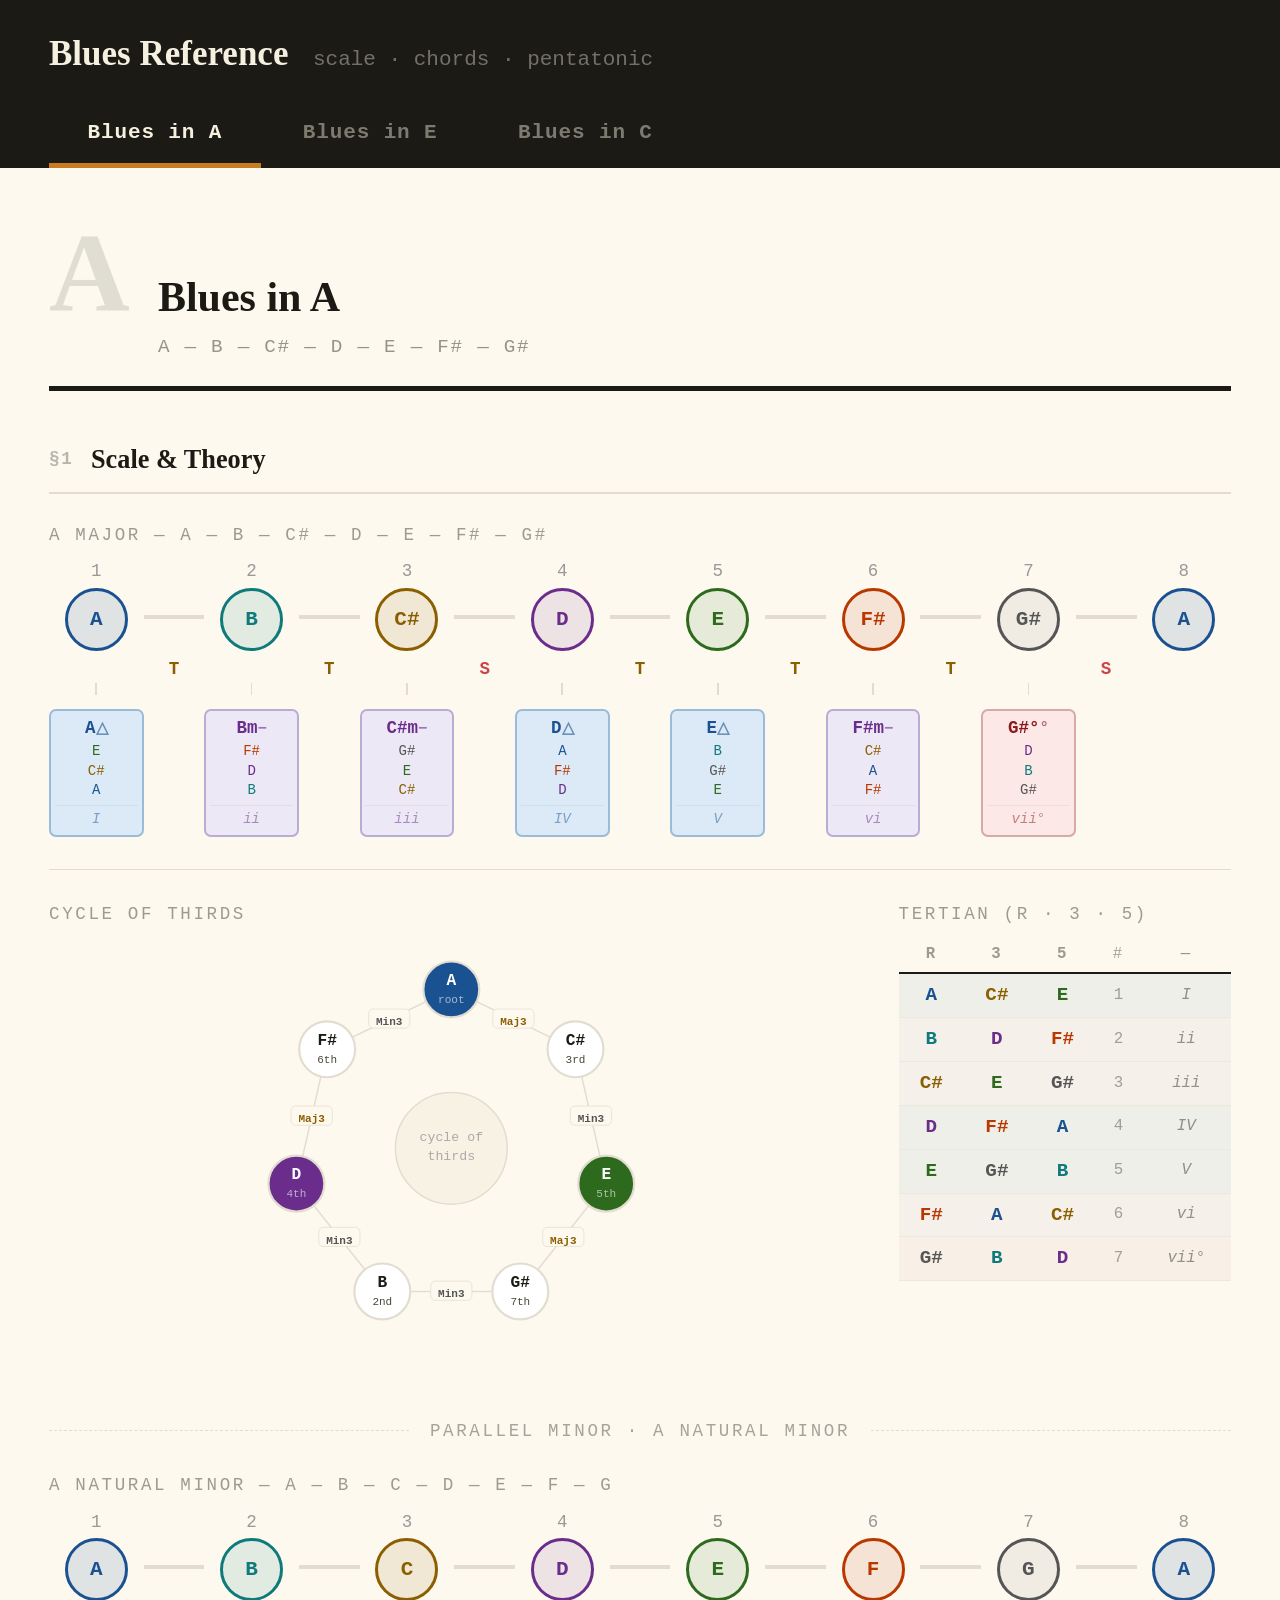
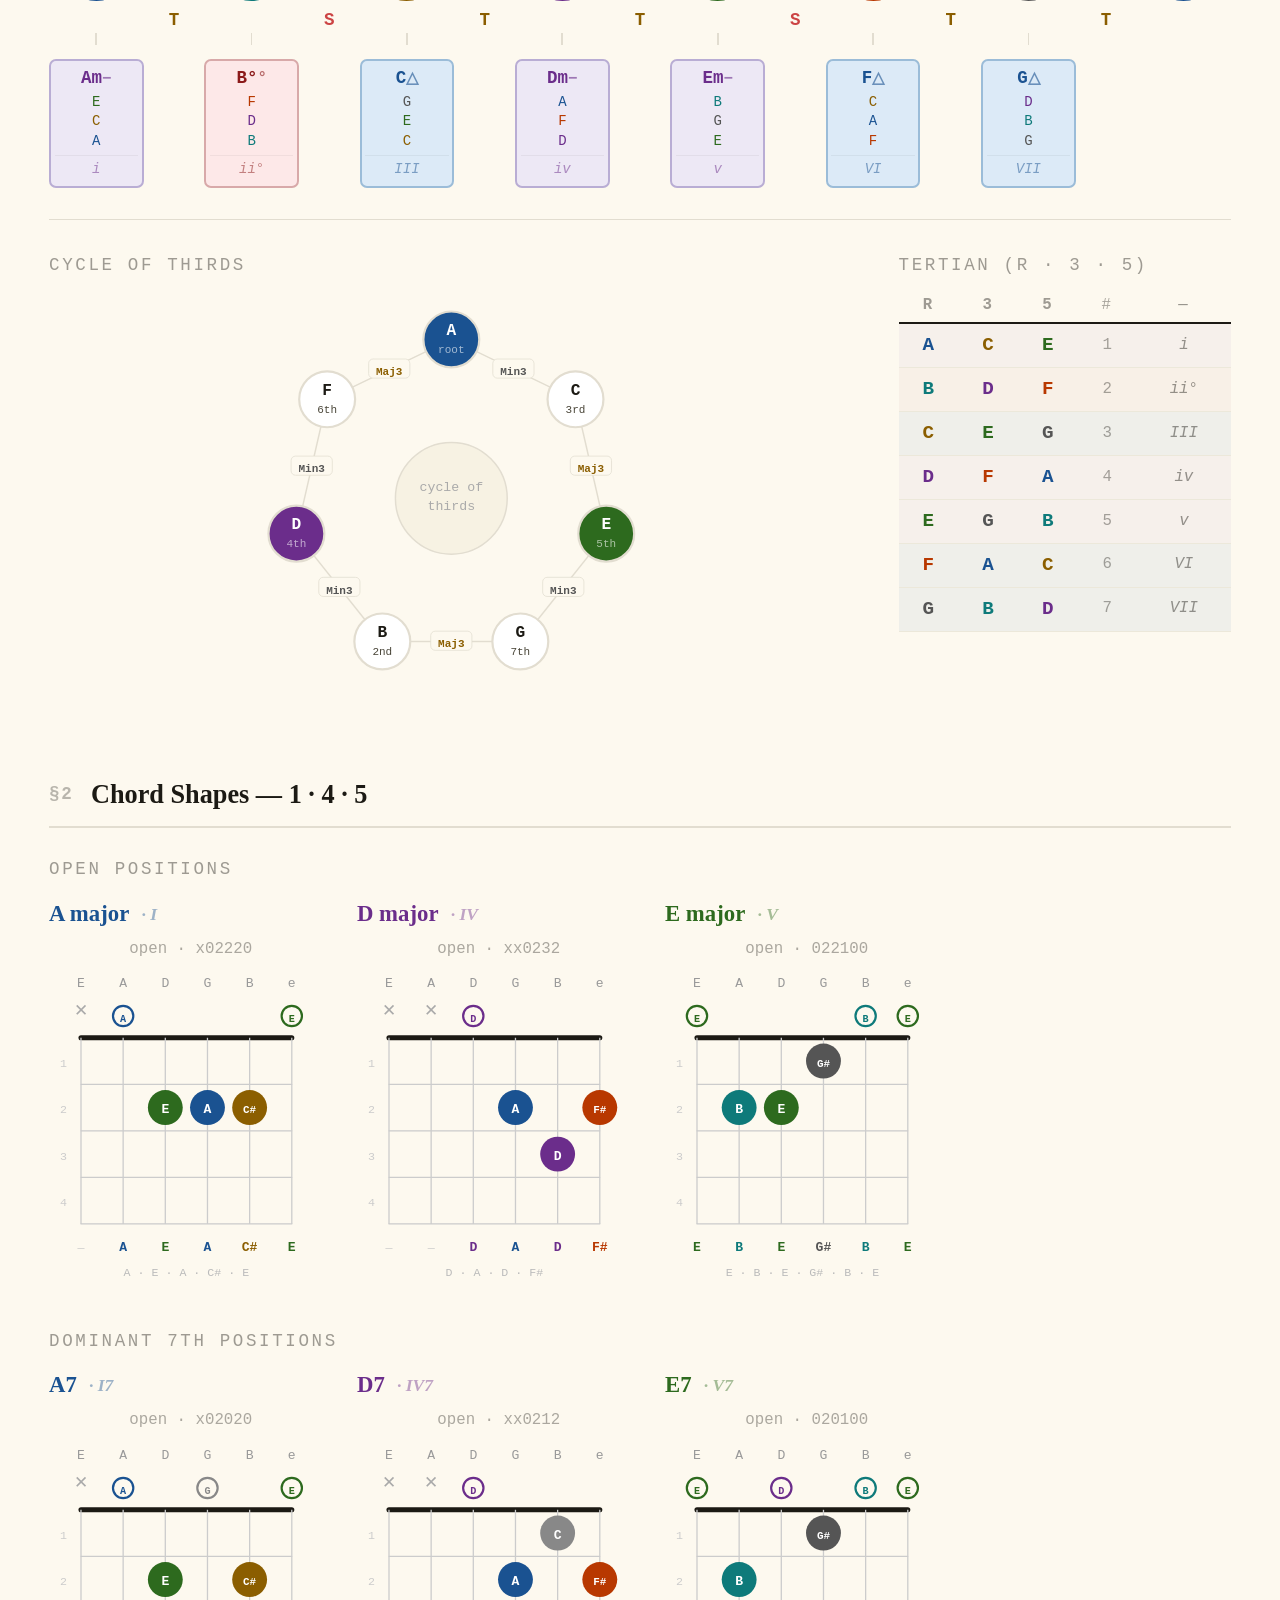
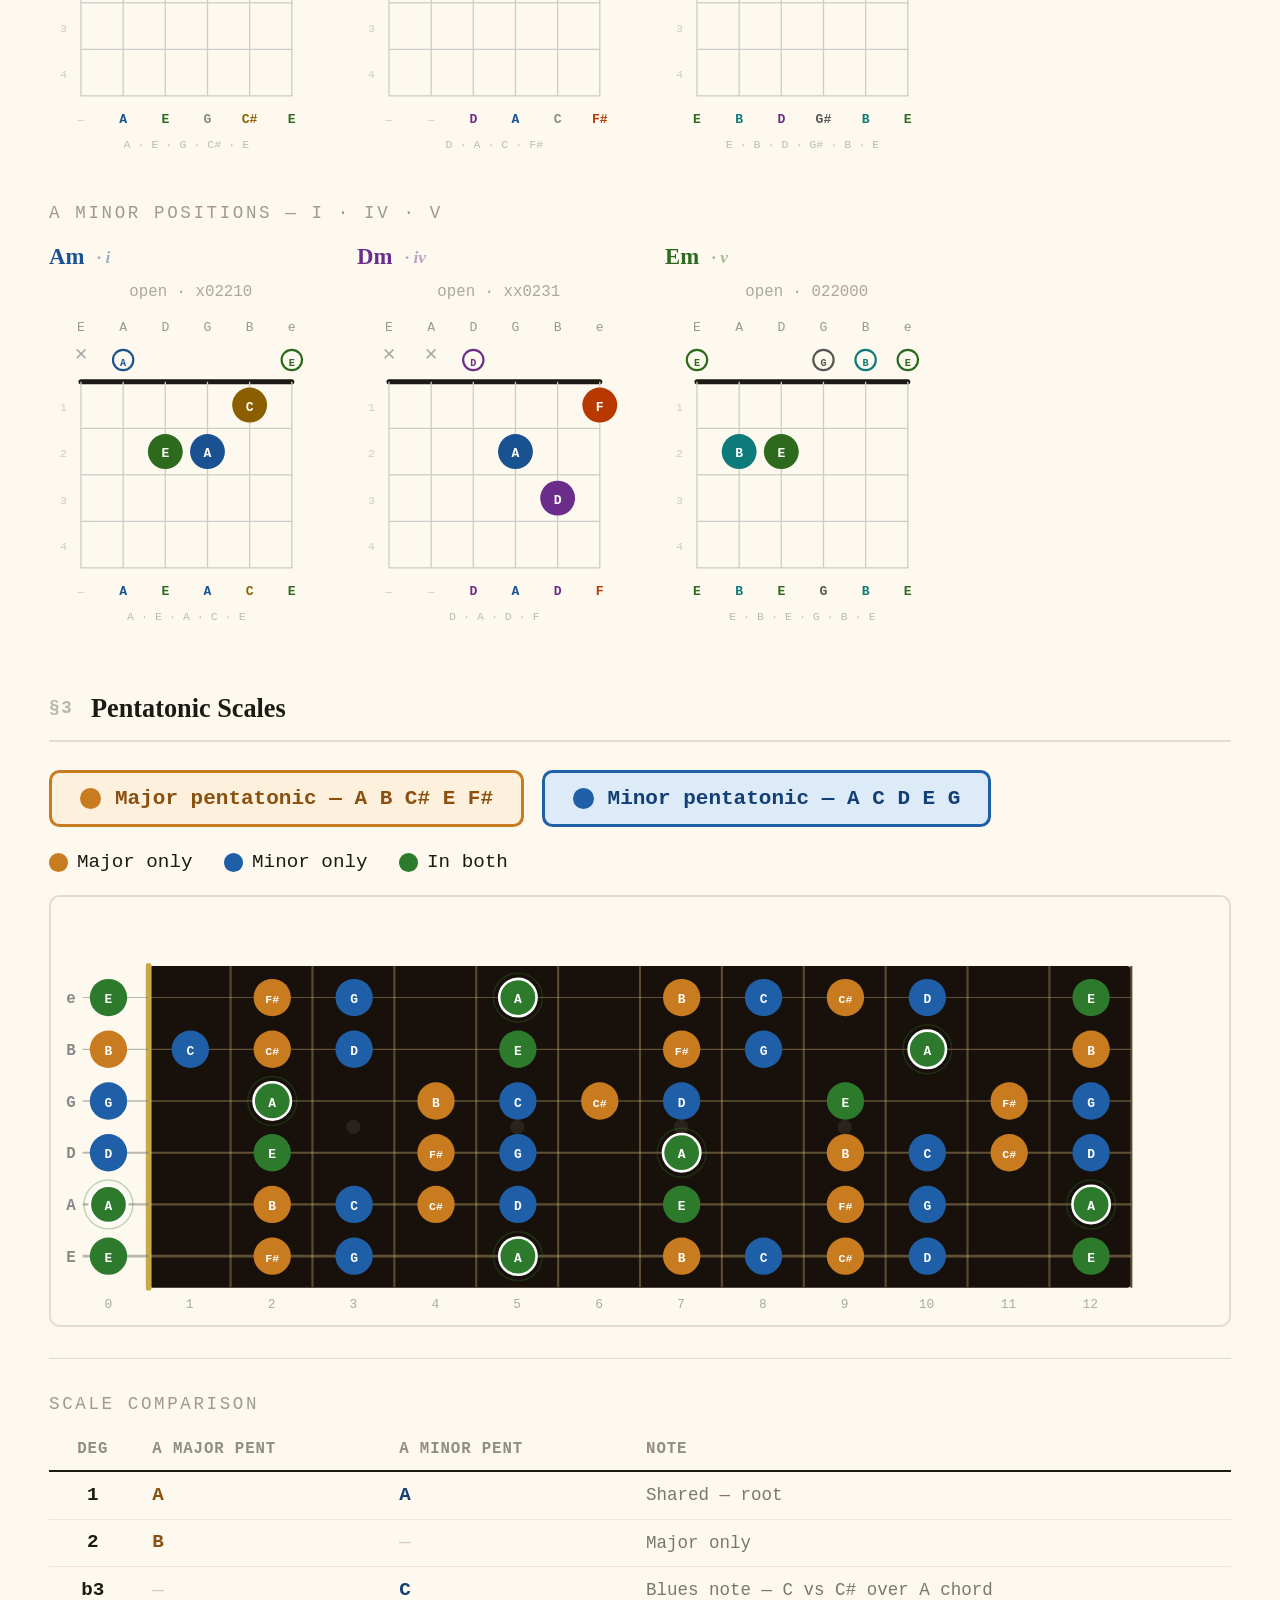
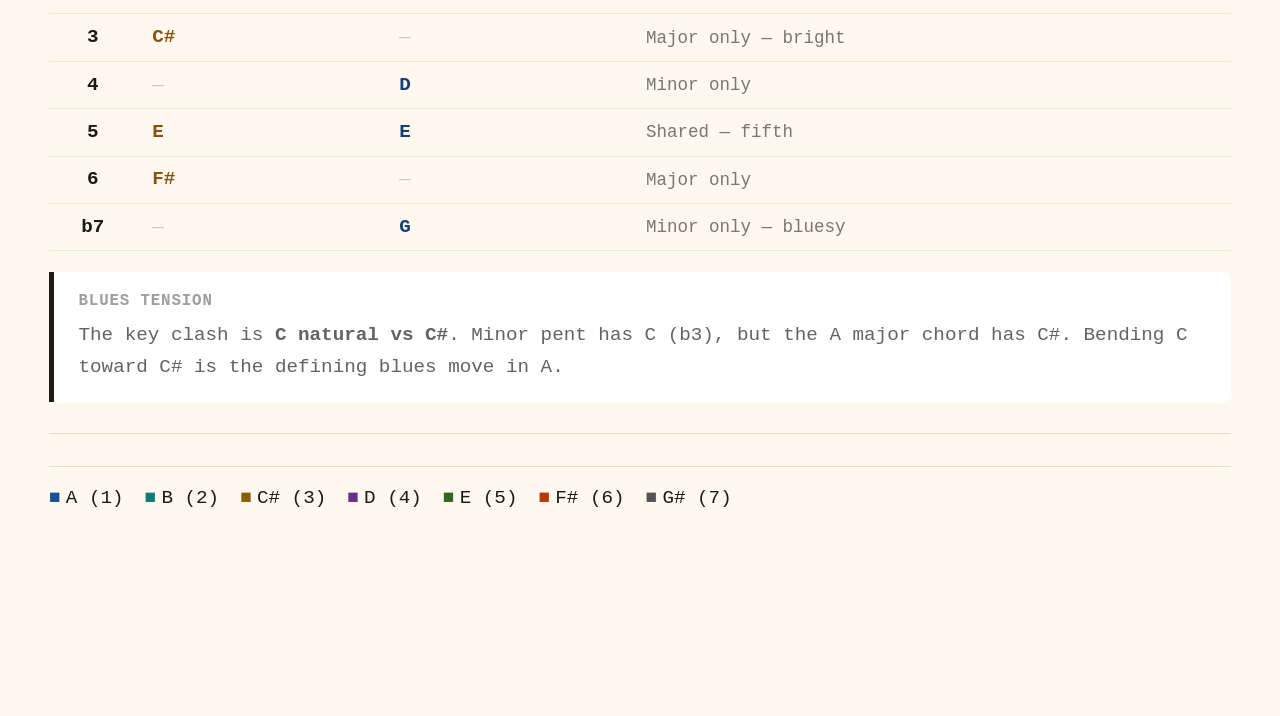
==== commit 0cfbbfb0: "Update home.html" ====
--- a/home.html
+++ b/home.html
@@ -190,7 +190,21 @@
     sevenths:[
       {name:'A7',tag:'I7', lbl:'open · x02020',sf:0,mu:[0],  dots:[{s:2,f:2},{s:4,f:2}],br:null},
       {name:'D7',tag:'IV7',lbl:'open · xx0212',sf:0,mu:[0,1],dots:[{s:3,f:2},{s:4,f:1},{s:5,f:2}],br:null},
-      {name:'E7',tag:'V7', lbl:'open · 020100',sf:0,mu:[],   dots:[{s:1,f:2},{s:3,f:1}],br:null}]},
+      {name:'E7',tag:'V7', lbl:'open · 020100',sf:0,mu:[],   dots:[{s:1,f:2},{s:3,f:1}],br:null}],
+    rel:{root:'A',name:'A natural minor',scale:['A','B','C','D','E','F','G'],
+      triads:[
+        {c:'Am',q:'min',n:['A','C','E'], r:'i'},
+        {c:'B°',q:'dim',n:['B','D','F'], r:'ii°'},
+        {c:'C', q:'maj',n:['C','E','G'], r:'III'},
+        {c:'Dm',q:'min',n:['D','F','A'], r:'iv'},
+        {c:'Em',q:'min',n:['E','G','B'], r:'v'},
+        {c:'F', q:'maj',n:['F','A','C'], r:'VI'},
+        {c:'G', q:'maj',n:['G','B','D'], r:'VII'}],
+      cycle:['A','C','E','G','B','D','F'],
+      chords:[
+        {name:'Am',tag:'i',  lbl:'open · x02210',sf:0,mu:[0],  dots:[{s:2,f:2},{s:3,f:2},{s:4,f:1}],br:null},
+        {name:'Dm',tag:'iv', lbl:'open · xx0231',sf:0,mu:[0,1],dots:[{s:3,f:2},{s:4,f:3},{s:5,f:1}],br:null},
+        {name:'Em',tag:'v',  lbl:'open · 022000',sf:0,mu:[],   dots:[{s:1,f:2},{s:2,f:2}],br:null}]}},
 
   E:{root:'E',full:'Blues in E',scale:['E','F#','G#','A','B','C#','D#'],
     triads:[{c:'E',q:'maj',n:['E','G#','B'],r:'I'},{c:'F#m',q:'min',n:['F#','A','C#'],r:'ii'},{c:'G#m',q:'min',n:['G#','B','D#'],r:'iii'},{c:'A',q:'maj',n:['A','C#','E'],r:'IV'},{c:'B',q:'maj',n:['B','D#','F#'],r:'V'},{c:'C#m',q:'min',n:['C#','E','G#'],r:'vi'},{c:'D#°',q:'dim',n:['D#','F#','A'],r:'vii°'}],
@@ -212,7 +226,21 @@
     sevenths:[
       {name:'E7',tag:'I7', lbl:'open · 020100',sf:0,mu:[],   dots:[{s:1,f:2},{s:3,f:1}],br:null},
       {name:'A7',tag:'IV7',lbl:'open · x02020',sf:0,mu:[0],  dots:[{s:2,f:2},{s:4,f:2}],br:null},
-      {name:'B7',tag:'V7', lbl:'open · x21202',sf:0,mu:[0],  dots:[{s:1,f:2},{s:2,f:1},{s:3,f:2},{s:5,f:2}],br:null}]},
+      {name:'B7',tag:'V7', lbl:'open · x21202',sf:0,mu:[0],  dots:[{s:1,f:2},{s:2,f:1},{s:3,f:2},{s:5,f:2}],br:null}],
+    rel:{root:'E',name:'E natural minor',scale:['E','F#','G','A','B','C','D'],
+      triads:[
+        {c:'Em', q:'min',n:['E','G','B'],   r:'i'},
+        {c:'F#°',q:'dim',n:['F#','A','C'],  r:'ii°'},
+        {c:'G',  q:'maj',n:['G','B','D'],   r:'III'},
+        {c:'Am', q:'min',n:['A','C','E'],   r:'iv'},
+        {c:'Bm', q:'min',n:['B','D','F#'],  r:'v'},
+        {c:'C',  q:'maj',n:['C','E','G'],   r:'VI'},
+        {c:'D',  q:'maj',n:['D','F#','A'],  r:'VII'}],
+      cycle:['E','G','B','D','F#','A','C'],
+      chords:[
+        {name:'Em',tag:'i',  lbl:'open · 022000',    sf:0,mu:[],  dots:[{s:1,f:2},{s:2,f:2}],br:null},
+        {name:'Am',tag:'iv', lbl:'open · x02210',    sf:0,mu:[0], dots:[{s:2,f:2},{s:3,f:2},{s:4,f:1}],br:null},
+        {name:'Bm',tag:'v',  lbl:'barre 2fr · A shape',sf:2,mu:[0],dots:[{s:2,f:4},{s:3,f:4},{s:4,f:3}],br:{f:2,a:1,b:5}}]}},
 
   C:{root:'C',full:'Blues in C',scale:['C','D','E','F','G','A','B'],
     triads:[{c:'C',q:'maj',n:['C','E','G'],r:'I'},{c:'Dm',q:'min',n:['D','F','A'],r:'ii'},{c:'Em',q:'min',n:['E','G','B'],r:'iii'},{c:'F',q:'maj',n:['F','A','C'],r:'IV'},{c:'G',q:'maj',n:['G','B','D'],r:'V'},{c:'Am',q:'min',n:['A','C','E'],r:'vi'},{c:'B°',q:'dim',n:['B','D','F'],r:'vii°'}],
@@ -234,7 +262,21 @@
     sevenths:[
       {name:'C7',tag:'I7', lbl:'open · x32310',sf:0,mu:[0],  dots:[{s:1,f:3},{s:2,f:2},{s:3,f:3},{s:4,f:1}],br:null},
       {name:'F7',tag:'IV7',lbl:'open · xx3241',sf:0,mu:[0,1],dots:[{s:2,f:3},{s:3,f:2},{s:4,f:4},{s:5,f:1}],br:null},
-      {name:'G7',tag:'V7', lbl:'open · 320001',sf:0,mu:[],   dots:[{s:0,f:3},{s:1,f:2},{s:5,f:1}],br:null}]}
+      {name:'G7',tag:'V7', lbl:'open · 320001',sf:0,mu:[],   dots:[{s:0,f:3},{s:1,f:2},{s:5,f:1}],br:null}],
+    rel:{root:'C',name:'C natural minor',scale:['C','D','D#','F','G','G#','A#'],
+      triads:[
+        {c:'Cm', q:'min',n:['C','D#','G'],   r:'i'},
+        {c:'D°', q:'dim',n:['D','F','G#'],   r:'ii°'},
+        {c:'D#', q:'maj',n:['D#','G','A#'],  r:'III'},
+        {c:'Fm', q:'min',n:['F','G#','C'],   r:'iv'},
+        {c:'Gm', q:'min',n:['G','A#','D'],   r:'v'},
+        {c:'G#', q:'maj',n:['G#','C','D#'],  r:'VI'},
+        {c:'A#', q:'maj',n:['A#','D','F'],   r:'VII'}],
+      cycle:['C','D#','G','A#','D','F','G#'],
+      chords:[
+        {name:'Cm',tag:'i',  lbl:'barre 3fr · A shape', sf:3,mu:[0],dots:[{s:2,f:5},{s:3,f:5},{s:4,f:4}],br:{f:3,a:1,b:5}},
+        {name:'Fm',tag:'iv', lbl:'barre 1fr · Em shape',sf:0,mu:[],  dots:[{s:1,f:3},{s:2,f:3}],br:{f:1,a:0,b:5}},
+        {name:'Gm',tag:'v',  lbl:'open · 310033',       sf:0,mu:[],  dots:[{s:0,f:3},{s:1,f:1},{s:4,f:3},{s:5,f:3}],br:null}]}}
 };
 
 function cm(scale){const m={};scale.forEach((n,i)=>m[n]={c:DC[i],b:DB[i]});return m}
@@ -286,7 +328,7 @@
   const NX=68,FW=57,SS=36,TY=70,R=13;
   const sy=i=>TY+(5-i)*SS,nx=f=>f===0?NX-28:NX+(f-0.5)*FW;
   const FBT=TY-22,FBB=TY+5*SS+22,FBR=NX+12*FW,MY=(FBT+FBB)/2;
-  let s=`<svg viewBox="0 0 820 280" style="width:100%;min-width:540px;display:block">`;
+  let s=`<svg viewBox="0 0 820 298" style="width:100%;min-width:540px;display:block">`;
   s+=`<rect x="${NX}" y="${FBT}" width="${FBR-NX}" height="${FBB-FBT}" rx="3" fill="#18100a"/>`;
   [3,5,7,9].forEach(f=>s+=`<circle cx="${NX+(f-0.5)*FW}" cy="${MY}" r="5" fill="rgba(255,255,255,0.08)"/>`);
   s+=`<circle cx="${NX+11.5*FW}" cy="${MY-11}" r="5" fill="rgba(255,255,255,0.08)"/>`;
@@ -315,11 +357,11 @@
   return s+`</svg>`;
 }
 
-function cycleSVG(kd,cmap){
+function cycleSVG(kd,cmap,cints){
   const cx=145,cy=145,r=108,sz=295;
   const pts=Array.from({length:7},(_,i)=>{const a=(-90+i*360/7)*Math.PI/180;return{x:cx+r*Math.cos(a),y:cy+r*Math.sin(a)}});
-  const ints=['Maj3','Min3','Maj3','Min3','Min3','Maj3','Min3'];
-  const ic=['#8b5e00','#555','#8b5e00','#555','#555','#8b5e00','#555'];
+  const ints=cints||['Maj3','Min3','Maj3','Min3','Min3','Maj3','Min3'];
+  const ic=ints.map(x=>x==='Maj3'?'#8b5e00':'#555');
   const dl=['root','3rd','5th','7th','2nd','4th','6th'];
   const cc={0:DC[0],2:DC[4],5:DC[3]};
   let s=`<svg viewBox="0 0 ${sz} ${sz}" style="width:100%;max-width:248px">`;
@@ -350,7 +392,7 @@
   const NX=68,FW=57,SS=36,TY=70,R=13;
   const sy=i=>TY+(5-i)*SS,nx=f=>f===0?NX-28:NX+(f-0.5)*FW;
   const FBT=TY-22,FBB=TY+5*SS+22,FBR=NX+12*FW,MY=(FBT+FBB)/2;
-  let s=`<svg viewBox="0 0 820 280" style="width:100%;min-width:540px;display:block">`;
+  let s=`<svg viewBox="0 0 820 298" style="width:100%;min-width:540px;display:block">`;
   s+=`<rect x="${NX}" y="${FBT}" width="${FBR-NX}" height="${FBB-FBT}" rx="3" fill="#18100a"/>`;
   [3,5,7,9].forEach(f=>s+=`<circle cx="${NX+(f-0.5)*FW}" cy="${MY}" r="5" fill="rgba(255,255,255,0.08)"/>`);
   s+=`<circle cx="${NX+11.5*FW}" cy="${MY-11}" r="5" fill="rgba(255,255,255,0.08)"/>`;
@@ -384,6 +426,60 @@
   return s+`</svg>`;
 }
 
+function renderScaleBlock(scale,triads,cycle,cmap2,tsInts,cints,opts={}){
+  const s8=[...scale,scale[0]];
+  let srow='',irow='';
+  if(!opts.hideScale){
+    srow='<div class="srow">';
+    s8.forEach((n,i)=>{
+      if(i>0)srow+='<div class="sc"></div>';
+      const idx=i===7?0:i,co=DC[idx],bg=DB[idx];
+      srow+=`<div class="sn2"><span class="dg">${i===7?'8':i+1}</span><span class="nc" style="border-color:${co};color:${co};background:${bg}">${n}</span></div>`;
+    });
+    srow+='</div>';
+    irow='<div class="irow">';
+    s8.forEach((_,i)=>{
+      irow+='<div class="ic"></div>';
+      if(i<7){const t=tsInts[i];irow+=`<div class="im ${t.toLowerCase()}">${t}</div>`;}
+    });
+    irow+='</div>';
+  }
+  let tickRow='<div class="tick-row">';
+  for(let i=0;i<7;i++){
+    if(i>0)tickRow+='<div class="tick-sp" style="flex:1"></div>';
+    tickRow+='<div class="tick"><div class="tick-line"></div></div>';
+  }
+  tickRow+='<div class="tick-sp" style="flex:1"></div><div style="width:54px;flex-shrink:0"></div></div>';
+  const qSym={maj:'△',min:'−',dim:'°'};
+  let triadRow='<div class="tir">';
+  triads.forEach((t,i)=>{
+    if(i>0)triadRow+='<div class="sp"></div>';
+    const ns=t.n.map(n=>`<div style="color:${gc(n,cmap2)}">${n}</div>`).reverse().join('');
+    triadRow+=`<div class="tri-slot ${t.q}"><div class="tn">${t.c}<span class="qs">${qSym[t.q]}</span></div><div class="tns">${ns}</div><div class="trm">${t.r}</div></div>`;
+  });
+  triadRow+='<div class="sp"></div><div class="es"></div></div>';
+  const qr={maj:'rm',min:'rn',dim:'rd'};
+  let tert=`<table class="tt"><thead><tr><th>R</th><th>3</th><th>5</th><th class="dc">#</th><th class="rc">—</th></tr></thead><tbody>`;
+  triads.forEach((t,i)=>{
+    tert+=`<tr class="${qr[t.q]}">`;
+    t.n.forEach(n=>tert+=`<td style="color:${gc(n,cmap2)}">${n}</td>`);
+    tert+=`<td class="dc">${i+1}</td><td class="rc">${t.r}</td></tr>`;
+  });
+  tert+=`</tbody></table>`;
+  return `${srow}${irow}${tickRow}${triadRow}
+  <hr class="dv">
+  <div class="theory-bottom">
+    <div>
+      <div class="sl" style="margin-bottom:4px">Cycle of thirds</div>
+      <div class="cywrap">${cycleSVG({cycle},cmap2,cints)}</div>
+    </div>
+    <div>
+      <div class="sl" style="margin-bottom:6px">Tertian (R · 3 · 5)</div>
+      ${tert}
+    </div>
+  </div>`;
+}
+
 const pentState={A:{maj:true,min:true},E:{maj:true,min:true},C:{maj:true,min:true}};
 function togglePent(key,which){
   pentState[key][which]=!pentState[key][which];
@@ -400,51 +496,10 @@
 function renderKey(key){
   const kd=KEYS[key],cmap2=cm(kd.scale),ri=NN.indexOf(kd.root);
 
-  // Scale row (note circles)
-  const s8=[...kd.scale,kd.scale[0]];
-  let srow='<div class="srow">';
-  s8.forEach((n,i)=>{
-    if(i>0)srow+='<div class="sc"></div>';
-    const idx=i===7?0:i,co=DC[idx],bg=DB[idx];
-    srow+=`<div class="sn2"><span class="dg">${i===7?'8':i+1}</span><span class="nc" style="border-color:${co};color:${co};background:${bg}">${n}</span></div>`;
-  });
-  srow+='</div>';
-
-  // T/S interval row
-  let irow='<div class="irow">';
-  s8.forEach((_,i)=>{
-    irow+='<div class="ic"></div>';
-    if(i<7){const t=['T','T','S','T','T','T','S'][i];irow+=`<div class="im ${t.toLowerCase()}">${t}</div>`;}
-  });
-  irow+='</div>';
-
-  // Tick marks
-  let tickRow='<div class="tick-row">';
-  for(let i=0;i<7;i++){
-    if(i>0)tickRow+='<div class="tick-sp" style="flex:1"></div>';
-    tickRow+='<div class="tick"><div class="tick-line"></div></div>';
-  }
-  tickRow+='<div class="tick-sp" style="flex:1"></div><div style="width:54px;flex-shrink:0"></div></div>';
-
-  // Inline triads row
-  const qSym={maj:'△',min:'−',dim:'°'};
-  let triadRow='<div class="tir">';
-  kd.triads.forEach((t,i)=>{
-    if(i>0)triadRow+='<div class="sp"></div>';
-    const ns=t.n.map(n=>`<div style="color:${gc(n,cmap2)}">${n}</div>`).reverse().join('');
-    triadRow+=`<div class="tri-slot ${t.q}"><div class="tn">${t.c}<span class="qs">${qSym[t.q]}</span></div><div class="tns">${ns}</div><div class="trm">${t.r}</div></div>`;
-  });
-  triadRow+='<div class="sp"></div><div class="es"></div></div>';
-
-  // Tertian table
-  const qr={maj:'rm',min:'rn',dim:'rd'};
-  let tert=`<table class="tt"><thead><tr><th>R</th><th>3</th><th>5</th><th class="dc">#</th><th class="rc">—</th></tr></thead><tbody>`;
-  kd.triads.forEach((t,i)=>{
-    tert+=`<tr class="${qr[t.q]}">`;
-    t.n.forEach(n=>tert+=`<td style="color:${gc(n,cmap2)}">${n}</td>`);
-    tert+=`<td class="dc">${i+1}</td><td class="rc">${t.r}</td></tr>`;
-  });
-  tert+=`</tbody></table>`;
+  // Scale theory blocks — major and relative minor
+  const relCmap=cm(kd.rel.scale);
+  const majorBlock=renderScaleBlock(kd.scale,kd.triads,kd.cycle,cmap2,['T','T','S','T','T','T','S'],null);
+  const minorBlock=renderScaleBlock(kd.rel.scale,kd.rel.triads,kd.rel.cycle,relCmap,['T','S','T','T','S','T','T'],['Min3','Maj3','Min3','Maj3','Min3','Min3','Maj3']);
 
   // Chord rows: open then dominant 7ths
   let openRow='<div class="cpair">',seventhRow='<div class="cpair">';
@@ -459,6 +514,16 @@
     seventhRow+=`<div class="citem">${title}<div class="citemsub">${ch.lbl}</div>${chordSVG(ch,cmap2)}</div>`;
   });
   openRow+='</div>';seventhRow+='</div>';
+
+  // Minor chord row (uses relCmap for colours)
+  let minorChordRow='<div class="cpair">';
+  kd.rel.chords.forEach(ch=>{
+    const rootNote=ch.name.replace(/m$|°$/,'');
+    const col=gc(rootNote,relCmap);
+    const title=`<div class="cgtitle" style="color:${col};margin-bottom:4px">${ch.name}<span class="cgtag">· ${ch.tag}</span></div>`;
+    minorChordRow+=`<div class="citem">${title}<div class="citemsub">${ch.lbl}</div>${chordSVG(ch,relCmap)}</div>`;
+  });
+  minorChordRow+='</div>';
 
   // Comparison table
   let comp=`<table class="ct"><thead><tr><th class="cdeg">Deg</th><th>${key} major pent</th><th>${key} minor pent</th><th>Note</th></tr></thead><tbody>`;
@@ -482,25 +547,23 @@
   </div>
 
   <div class="sh"><span class="sn">§1</span><span class="st">Scale &amp; Theory</span></div>
-  <div class="sl">Scale in ${key} major</div>
-  ${srow}${irow}${tickRow}${triadRow}
-  <hr class="dv">
-  <div class="theory-bottom">
-    <div>
-      <div class="sl" style="margin-bottom:4px">Cycle of thirds</div>
-      <div class="cywrap">${cycleSVG(kd,cmap2)}</div>
-    </div>
-    <div>
-      <div class="sl" style="margin-bottom:6px">Tertian (R · 3 · 5)</div>
-      ${tert}
-    </div>
+  <div class="sl" style="margin-bottom:6px">${key} major — ${kd.scale.join(' — ')}</div>
+  ${majorBlock}
+  <div style="margin:24px 0 16px;display:flex;align-items:center;gap:12px">
+    <hr style="flex:1;border:none;border-top:1px dashed var(--faint);margin:0">
+    <span style="font-size:10px;letter-spacing:1.5px;text-transform:uppercase;opacity:0.38;white-space:nowrap">Parallel minor · ${kd.rel.name}</span>
+    <hr style="flex:1;border:none;border-top:1px dashed var(--faint);margin:0">
   </div>
+  <div class="sl" style="margin-bottom:6px">${kd.rel.root} natural minor — ${kd.rel.scale.join(' — ')}</div>
+  ${minorBlock}
 
   <div class="sh"><span class="sn">§2</span><span class="st">Chord Shapes — 1 · 4 · 5</span></div>
   <div class="sl" style="margin-bottom:8px">Open positions</div>
   ${openRow}
   <div class="sl" style="margin-top:18px;margin-bottom:8px">Dominant 7th positions</div>
   ${seventhRow}
+  <div class="sl" style="margin-top:18px;margin-bottom:8px">${kd.rel.root} minor positions — i · iv · v</div>
+  ${minorChordRow}
 
   <div class="sh"><span class="sn">§3</span><span class="st">Pentatonic Scales</span></div>
   <div style="display:flex;gap:10px;margin-bottom:12px;flex-wrap:wrap">
